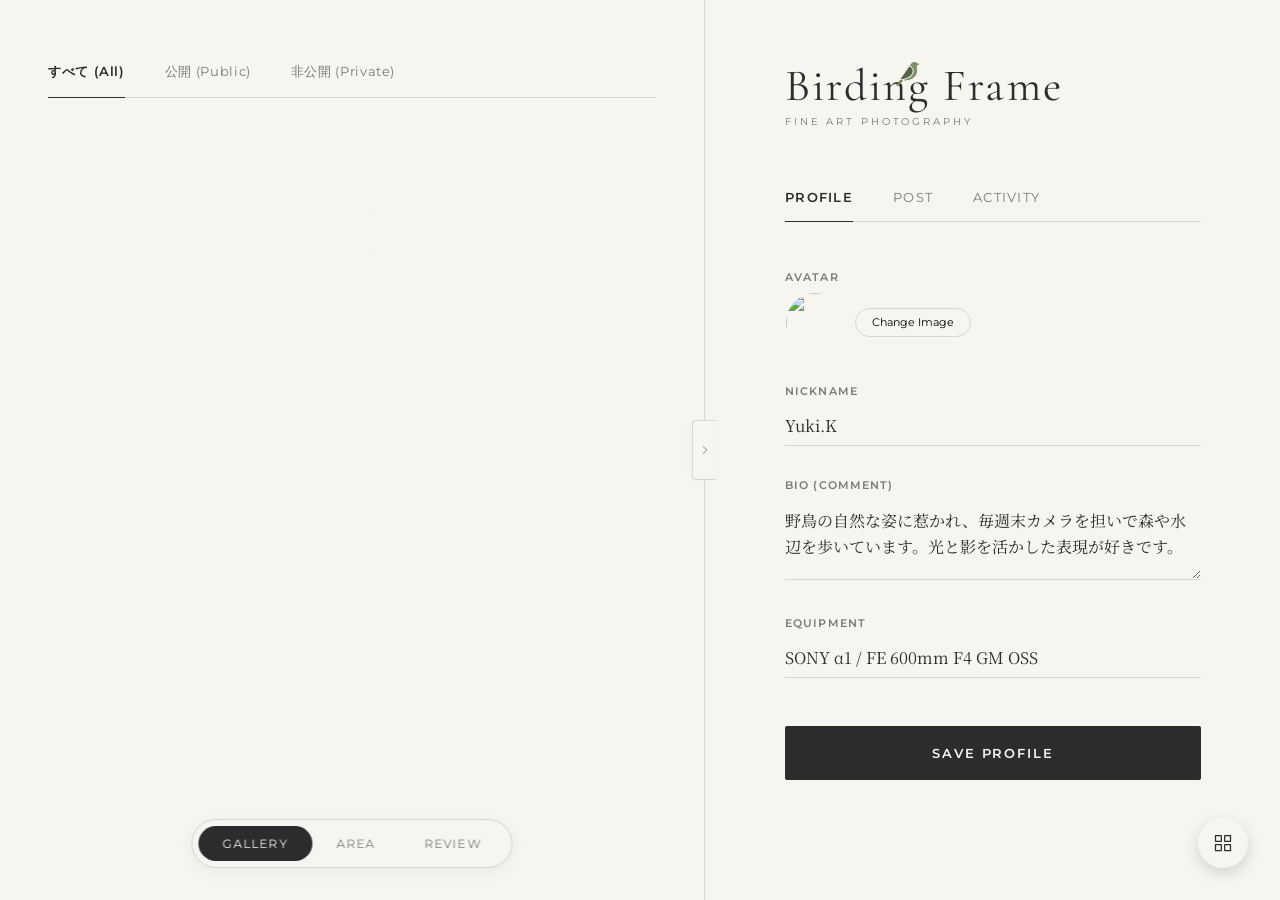
==== mypage.html @ 9f849d0d "Initial commit: birding frame UI release" ====
<!DOCTYPE html>
<html lang="ja">
<head>
    <meta charset="UTF-8">
    <meta name="viewport" content="width=device-width, initial-scale=1.0">
    <title>Birding Frame | My Page</title>
    <link rel="preconnect" href="https://fonts.googleapis.com">
    <link rel="preconnect" href="https://fonts.gstatic.com" crossorigin>
    <link href="https://fonts.googleapis.com/css2?family=Cormorant+Garamond:ital,wght@0,300;0,400;0,600;1,400&family=Montserrat:wght@200;300;400;600&family=Noto+Serif+JP:wght@200;300;400&display=swap" rel="stylesheet">
    <link rel="stylesheet" href="https://unpkg.com/leaflet@1.9.4/dist/leaflet.css" />
    <link rel="stylesheet" href="style.css">
</head>
<body>
    <div class="toast" id="toast">Saved Successfully</div>
    <div class="lightbox" id="lightbox">
        <div class="lightbox-bg" id="lightbox-close-bg"></div>
        <div class="lightbox-content">
            <button class="lightbox-close" id="lightbox-close-btn">×</button>
            <div class="lb-image-wrap">
                <button class="lb-nav-btn lb-prev" id="lb-prev">❮</button>
                <img src="" id="lb-img" alt="Enlarged Bird">
                <button class="lb-nav-btn lb-next" id="lb-next">❯</button>
            </div>
            <div class="lb-info-wrap">
                
                <div id="lb-info-inner">
                    <h2 class="lb-title" id="lb-title">Title</h2>
                    <div class="card-meta lb-meta">
                        <img src="" id="lb-avatar" class="author-avatar" alt="">
                        <div class="meta-text">
                            <span class="author-name" id="lb-author">Author</span>
                            <span class="shoot-area" id="lb-location">📍 Location</span>
                        </div>
                    </div>
                    <p class="lb-comment" id="lb-comment">Comment here.</p>
                    <div class="lb-gear">Equipment<br><span id="lb-gear">Gear here</span></div>
                    
                    <div class="lb-reactions">
                        <p class="reaction-title">Reactions</p>
                        <div class="reaction-buttons">
                            <button class="reaction-btn"><span class="icon">📐</span> 構図がすき <span class="count">0</span></button>
                            <button class="reaction-btn"><span class="icon">🦉</span> この鳥すき <span class="count">0</span></button>
                            <button class="reaction-btn"><span class="icon">📍</span> 場所いいね <span class="count">0</span></button>
                        </div>
                    </div>
                </div>

                <div id="lb-review-inner" style="display: none;">
                    <div style="margin-bottom: 2rem;">
                        <span style="font-family: 'Montserrat', sans-serif; font-size: 0.7rem; color: var(--text-muted); letter-spacing: 0.1em; text-transform: uppercase;">Check Request</span>
                        <h2 class="lb-title" id="lb-review-title" style="margin-bottom: 0.5rem;">この鳥は「カワセミ」ですか？</h2>
                        <p style="font-family: 'Noto Sans JP', sans-serif; font-size: 0.85rem; color: #555;">皆さんの知見で評価し、アドバイスがあればコメントをお願いします。</p>
                    </div>
                    
                    <div class="vote-buttons" style="flex-direction: column; gap: 0.8rem; margin-top: 0; margin-bottom: 2rem;">
                        <button class="btn-vote correct" onclick="selectReviewVote('correct', this)">
                            <span style="font-size: 1.2rem; margin-right: 0.5rem;">⭕️</span> あっている
                        </button>
                        <button class="btn-vote incorrect" onclick="selectReviewVote('incorrect', this)">
                            <span style="font-size: 1.2rem; margin-right: 0.5rem;">❌</span> 間違っている
                        </button>
                        <button class="btn-vote unsure" onclick="selectReviewVote('unsure', this)">
                            <span style="font-size: 1.2rem; margin-right: 0.5rem;">🤔</span> 評価が難しい
                        </button>
                    </div>
                    
                    <div class="form-group" style="margin-bottom: 2rem;">
                        <label class="form-label">Feedback Comment</label>
                        <textarea class="form-control" id="review-comment" placeholder="判定の理由やアドバイスがあれば記入してください..."></textarea>
                    </div>
                    
                    <button class="btn-submit" onclick="submitReviewVote()">Submit Review</button>
                </div>

            </div>
        </div>
    </div>
    <div class="split-layout">
            <button class="focus-toggle-btn" id="focus-toggle-btn" aria-label="Toggle Focus Mode" title="Focus Mode">
            <svg xmlns="http://www.w3.org/2000/svg" viewBox="0 0 24 24" fill="none" stroke="currentColor" stroke-width="1.5" stroke-linecap="round" stroke-linejoin="round">
                <polyline points="9 18 15 12 9 6"></polyline>
            </svg>
        </button>
        <main class="left-main">
            <section class="view-section is-active" id="view-gallery">
                <div class="gallery-tabs" style="margin-bottom: 3rem;">
                    <button class="gallery-tab-btn is-active" data-filter="all">すべて (All)</button>
                    <button class="gallery-tab-btn" data-filter="public">公開 (Public)</button>
                    <button class="gallery-tab-btn" data-filter="private">非公開 (Private)</button>
                </div>
                <div class="filter-notice" id="filter-notice">
                    <div><span>Selected Area</span><h2 id="filter-area-name">Area</h2></div>
                    <button class="clear-filter-btn" id="clear-filter-btn">Clear Filter x</button>
                </div>
                <div class="gallery-masonry" id="my-gallery-container"></div>
            </section>

            <section class="view-section" id="view-area">
                <div class="map-wrapper">
                    <div id="bird-map"></div>
                </div>
            </section>

            <nav class="view-toggle">
                <button class="toggle-btn is-active" data-target="view-gallery">Gallery</button>
                <button class="toggle-btn" data-target="view-area">Area</button>
                <button class="toggle-btn" data-target="view-review">Review</button>
            </nav>
            <section class="view-section" id="view-review">
                <div class="review-header">
                    <div class="review-header-inner">
                        <span class="sub-title">Community Peer Check</span>
                        <h2 class="main-title">Pending Reviews</h2>
                        <p class="description">
                            公開を待つ作品たち。あなたの審美眼と知見で、野鳥の同定（種類の確認）にご協力ください。
                        </p>
                    </div>
                </div>
                <div class="gallery-masonry" id="review-gallery-container"></div>
            </section>


        </main>

        <aside class="right-info">
            <div class="info-inner mypage-dashboard-inner">
                <div class="info-header" style="margin-bottom: 3rem;">
                    <a href="#" class="logo">
                        <img src="bird.svg" class="logo-bird" alt="Aves Bird">
                        <span class="logo-text">Birding Frame</span>
                        <span class="logo-sub">FINE ART PHOTOGRAPHY</span>
                    </a>
                </div>

                <div class="mypage-tabs">
                    <button class="mypage-tab-btn" data-tab="tab-gallery" aria-label="Gallery">
                        <svg class="tab-icon" xmlns="http://www.w3.org/2000/svg" viewBox="0 0 24 24" fill="none" stroke="currentColor" stroke-width="1.5" stroke-linecap="round" stroke-linejoin="round"><rect x="3" y="3" width="18" height="18" rx="2" ry="2"></rect><circle cx="8.5" cy="8.5" r="1.5"></circle><polyline points="21 15 16 10 5 21"></polyline></svg>
                        <span class="tab-text">Gallery</span>
                    </button>
                    <button class="mypage-tab-btn is-active" data-tab="tab-profile" aria-label="Profile">
                        <svg class="tab-icon" xmlns="http://www.w3.org/2000/svg" viewBox="0 0 24 24" fill="none" stroke="currentColor" stroke-width="1.5" stroke-linecap="round" stroke-linejoin="round"><path d="M20 21v-2a4 4 0 0 0-4-4H8a4 4 0 0 0-4 4v2"></path><circle cx="12" cy="7" r="4"></circle></svg>
                        <span class="tab-text">Profile</span>
                    </button>
                    <button class="mypage-tab-btn" data-tab="tab-post" aria-label="Post">
                        <svg class="tab-icon" xmlns="http://www.w3.org/2000/svg" viewBox="0 0 24 24" fill="none" stroke="currentColor" stroke-width="1.5" stroke-linecap="round" stroke-linejoin="round"><rect x="3" y="3" width="18" height="18" rx="2" ry="2"></rect><line x1="12" y1="8" x2="12" y2="16"></line><line x1="8" y1="12" x2="16" y2="12"></line></svg>
                        <span class="tab-text">Post</span>
                    </button>
                    <button class="mypage-tab-btn" data-tab="tab-activity" aria-label="Activity">
                        <svg class="tab-icon" xmlns="http://www.w3.org/2000/svg" viewBox="0 0 24 24" fill="none" stroke="currentColor" stroke-width="1.5" stroke-linecap="round" stroke-linejoin="round"><path d="M18 8A6 6 0 0 0 6 8c0 7-3 9-3 9h18s-3-2-3-9"></path><path d="M13.73 21a2 2 0 0 1-3.46 0"></path></svg>
                        <span class="tab-text">Activity</span>
                    </button>
                </div>

                <div class="tab-content is-active" id="tab-profile">
                    <form onsubmit="event.preventDefault(); showToast('Profile Updated!');">
                        <div class="form-group">
                            <label class="form-label">Avatar</label>
                            <div class="card-meta" style="margin-bottom: 1rem;">
                                <img src="https://images.unsplash.com/photo-1534528741775-53994a69daeb?q=80&w=150&auto=format&fit=crop" class="author-avatar" style="width: 60px !important; height: 60px !important;" alt="">
                                <button type="button" style="background: none; border: 1px solid var(--line-color); padding: 0.4rem 1rem; border-radius: 50px; font-family: 'Montserrat'; font-size: 0.7rem; cursor: pointer;">Change Image</button>
                            </div>
                        </div>
                        <div class="form-group">
                            <label class="form-label">Nickname</label>
                            <input type="text" class="form-control" value="Yuki.K">
                        </div>
                        <div class="form-group">
                            <label class="form-label">Bio (Comment)</label>
                            <textarea class="form-control">野鳥の自然な姿に惹かれ、毎週末カメラを担いで森や水辺を歩いています。光と影を活かした表現が好きです。</textarea>
                        </div>
                        <div class="form-group">
                            <label class="form-label">Equipment</label>
                            <input type="text" class="form-control" value="SONY α1 / FE 600mm F4 GM OSS">
                        </div>
                        <button type="submit" class="btn-submit">Save Profile</button>
                    </form>
                </div>

                <div class="tab-content" id="tab-post">
                    
                    <div class="quest-banner" id="quest-banner-btn" style="margin-bottom: 2rem;">
                        <div class="quest-banner-content">
                            <h3>Monthly Field Quests</h3>
                            <p>今月の野鳥探索ミッション</p>
                            <div class="quest-progress">
                                <div class="progress-bar-wrap">
                                    <div class="progress-bar" id="banner-progress-bar"></div>
                                </div>
                                <span class="progress-text" id="banner-progress-text">0 / 0</span>
                            </div>
                        </div>
                        <div class="quest-banner-icon">➔</div>
                    </div>
                    
                    <div class="image-upload-area" id="open-new-post-btn">
                        <div class="icon">＋</div>
                        <span style="font-size: 1rem; font-weight: 600; color: var(--text-main);">Create New Post</span>
                        <span>自由に新しい作品を投稿する</span>
                    </div>

                </div>

                <div class="tab-content" id="tab-activity">
                    <div class="activity-list">
                        <div class="activity-item">
                            <span class="activity-meta">2 HOURS AGO</span>
                            <p class="activity-text">You reacted <span class="badge">📍 場所いいね</span> on Daiki.M's photo <strong>"Predator"</strong>.</p>
                        </div>
                        <div class="activity-item">
                            <span class="activity-meta">YESTERDAY</span>
                            <p class="activity-text">You reacted <span class="badge">📐 構図がすき</span> on Kenji.S's photo <strong>"Elegance"</strong>.</p>
                        </div>
                        <div class="activity-item">
                            <span class="activity-meta">3 DAYS AGO</span>
                            <p class="activity-text">You published a new photo <strong>"Majestic Owl"</strong>.</p>
                        </div>
                    </div>
                </div>

            </div>
        </aside>
    </div>

    <div class="modal-overlay" id="edit-modal">
        <div class="modal-content">
            <button class="modal-close" id="edit-close-btn">×</button>
            <h2 class="modal-title">Edit Post</h2>
            <form id="form-edit" onsubmit="event.preventDefault(); submitEdit();">
                
                <div class="form-group">
                    <label class="form-label">Photo</label>
                    <div class="edit-image-preview" id="edit-image-preview">
                        <img src="" id="edit-current-img" alt="Current Photo">
                        <div class="edit-image-overlay">
                            <span class="icon">📷</span>
                            <span>Change Photo</span>
                        </div>
                        <input type="file" id="edit-image-input" style="display: none;" accept="image/*">
                    </div>
                </div>

                <div class="form-group">
                    <label class="form-label">Title</label>
                    <input type="text" class="form-control" id="edit-title">
                </div>
                <div class="form-group">
                    <label class="form-label">Location</label>
                    <input type="text" class="form-control" id="edit-location">
                </div>
                <div class="form-group">
                    <label class="form-label">Comment</label>
                    <textarea class="form-control" id="edit-comment"></textarea>
                </div>
                <button type="submit" class="btn-submit">Save Changes</button>
            </form>
        </div>
    </div>

    <div class="modal-overlay" id="delete-modal">
        <div class="modal-content" style="text-align: center; padding: 3rem 2rem;">
            <h2 class="modal-title" style="margin-bottom: 1rem;">Delete Post?</h2>
            <p style="font-family: 'Montserrat', sans-serif; font-size: 0.9rem; color: var(--text-muted); margin-bottom: 2rem;">This action cannot be undone.</p>
            <div class="modal-actions">
                <button class="btn-cancel" id="delete-cancel-btn">Cancel</button>
                <button class="btn-danger" id="delete-confirm-btn">Delete</button>
            </div>
        </div>
    </div>
    <div class="full-screen-overlay" id="quest-overlay">
        <button class="overlay-close" id="quest-overlay-close">×</button>
        <div class="overlay-inner">
            <div class="quest-dashboard-header">
                <h2>Monthly Field Quests</h2>
                <p>指定された環境や条件をヒントに野鳥を探し、観察ログを追加しましょう。</p>
                <div class="quest-progress">
                    <div class="progress-bar-wrap">
                        <div class="progress-bar" id="quest-progress-bar"></div>
                    </div>
                    <span class="progress-text" id="quest-progress-text">0 / 0 Discovered</span>
                </div>
            </div>
            <div class="quest-list" id="quest-list-container"></div>
        </div>
    </div>
    <div class="modal-overlay" id="new-post-modal">
        <div class="modal-content">
            <button class="modal-close" id="new-post-close-btn">×</button>
            <h2 class="modal-title">New Post</h2>
            
            <form id="form-new-post" onsubmit="event.preventDefault(); submitNewPost();">
                <div class="form-group">
                    <label class="form-label">Photo</label>
                    <div class="edit-image-preview" id="new-image-preview" data-new-img="">
                        <img src="" id="new-current-img" style="display: none;" alt="Preview">
                        <div class="edit-image-overlay" id="new-image-overlay">
                            <span class="icon">📷</span>
                            <span>Upload Photo</span>
                        </div>
                        <input type="file" id="new-image-input" style="display: none;" accept="image/*">
                    </div>
                </div>

                <div class="form-group">
                    <label class="form-label">Title</label>
                    <input type="text" class="form-control" id="new-post-title" required placeholder="e.g. Morning Bird">
                </div>
                <div class="form-group">
                    <label class="form-label">Location</label>
                    <input type="text" class="form-control" id="new-post-location" required placeholder="e.g. Yoyogi Park">
                </div>
                <div class="form-group">
                    <label class="form-label">Comment / Story</label>
                    <textarea class="form-control" id="new-post-comment" placeholder="Tell the story behind this shot..."></textarea>
                </div>
                <div class="form-group">
                    <label class="form-label">Visibility</label>
                    <label class="toggle-switch">
                        <input type="checkbox" id="new-post-visibility" checked>
                        <span class="toggle-slider"></span>
                        <span class="toggle-label" id="new-visibility-label">Public</span>
                    </label>
                </div>
                <button type="submit" class="btn-submit">Publish Post</button>
            </form>
        </div>
    </div>
    <div class="modal-overlay" id="quest-post-modal">
        <div class="modal-content">
            <button class="modal-close" id="quest-post-close-btn">×</button>
            <h2 class="modal-title" id="quest-post-modal-title">Post Photo</h2>
            
            <form id="form-quest-post" onsubmit="event.preventDefault(); submitQuestPost();">
                <input type="hidden" id="quest-target-id" value="">
                
                <div class="form-group">
                    <label class="form-label">Photo</label>
                    <div class="edit-image-preview" id="quest-image-preview" data-new-img="">
                        <img src="" id="quest-current-img" style="display: none;" alt="Preview">
                        <div class="edit-image-overlay" id="quest-image-overlay">
                            <span class="icon">📷</span>
                            <span>Upload Photo</span>
                        </div>
                        <input type="file" id="quest-image-input" style="display: none;" accept="image/*">
                    </div>
                </div>

                <div class="form-group">
                    <label class="form-label">Title</label>
                    <input type="text" class="form-control" id="quest-post-title" required placeholder="e.g. Morning Bird">
                </div>
                <div class="form-group">
                    <label class="form-label">Location</label>
                    <input type="text" class="form-control" id="quest-post-location" required placeholder="e.g. Yoyogi Park">
                </div>
                <div class="form-group">
                    <label class="form-label">Comment / Story</label>
                    <textarea class="form-control" id="quest-post-comment" placeholder="Tell the story behind this shot..."></textarea>
                </div>
                <div class="form-group">
                    <label class="form-label">Visibility</label>
                    <label class="toggle-switch">
                        <input type="checkbox" id="quest-post-visibility" checked>
                        <span class="toggle-slider"></span>
                        <span class="toggle-label" id="quest-visibility-label">Public</span>
                    </label>
                </div>
                <button type="submit" class="btn-submit">Publish & Clear Quest</button>
            </form>
        </div>
    </div>
    <a href="index.html" class="mypage-fab home-fab" aria-label="Back to Gallery" title="Public Gallery">
        <svg xmlns="http://www.w3.org/2000/svg" viewBox="0 0 24 24" fill="none" stroke="currentColor" stroke-width="1.5" stroke-linecap="round" stroke-linejoin="round">
            <rect x="3" y="3" width="7" height="7"></rect>
            <rect x="14" y="3" width="7" height="7"></rect>
            <rect x="14" y="14" width="7" height="7"></rect>
            <rect x="3" y="14" width="7" height="7"></rect>
        </svg>
    </a>
    <script src="https://cdnjs.cloudflare.com/ajax/libs/gsap/3.12.2/gsap.min.js"></script>
    <script src="https://cdnjs.cloudflare.com/ajax/libs/gsap/3.12.2/ScrollTrigger.min.js"></script>
    <script src="https://unpkg.com/leaflet@1.9.4/dist/leaflet.js"></script>
    <script src="data.js"></script>
    <script src="quest-data.js"></script>
    <script src="mypage.js"></script>
</body>
</html>
---- style.css ----
/* --- style.css --- */
:root {
    --bg-color: #F7F5F0;
    --text-main: #2C2C2C;
    --text-muted: #7A7A7A;
    --line-color: rgba(44, 44, 44, 0.15);
}

* { margin: 0; padding: 0; box-sizing: border-box; }
/* --- style.css --- */
body { 
    background-color: var(--bg-color); 
    color: var(--text-main); 
    font-family: 'Montserrat', 'Noto Serif JP', sans-serif; 
    overflow-x: hidden; 
    -webkit-font-smoothing: antialiased;
    
    /* ▼ 追加：スマホでのダブルタップズームを防ぎ、ボタンの反応速度（300msの遅延）を極限まで無くす */
    touch-action: manipulation; 
}

/* ▼ 追加：スマホの横スクロール（地図のポップアップ等）に、吸い付くような慣性（スライディング）を持たせる */
.popup-slider,
.lb-info-wrap {
    -webkit-overflow-scrolling: touch;
}
h1, h2, h3, .logo { font-family: 'Cormorant Garamond', serif; font-weight: 400; }

.split-layout { display: flex; min-height: 100vh; }
.left-main { width: 55%; position: relative; }

.view-section { display: none; animation: fadeIn 0.6s ease forwards; }
.view-section.is-active { display: block; }
@keyframes fadeIn { from { opacity: 0; transform: translateY(10px); } to { opacity: 1; transform: translateY(0); } }

#view-gallery,
#view-review { padding: 4rem 3rem; min-height: 100vh; }

.filter-notice { display: none; justify-content: space-between; align-items: flex-end; margin-bottom: 3rem; border-bottom: 1px solid var(--line-color); padding-bottom: 1rem; animation: fadeIn 0.4s ease; }
.filter-notice.is-active { display: flex; }
.filter-notice h2 { font-size: 1.5rem; }
.filter-notice span { font-family: 'Montserrat', sans-serif; font-size: 0.8rem; color: var(--text-muted); }
.clear-filter-btn { background: none; border: none; font-family: 'Montserrat', sans-serif; font-size: 0.75rem; letter-spacing: 0.1em; text-transform: uppercase; color: var(--text-main); cursor: pointer; position: relative; }
.clear-filter-btn::after { content: ''; position: absolute; width: 100%; height: 1px; bottom: -2px; left: 0; background-color: var(--text-main); transition: opacity 0.3s; }
.clear-filter-btn:hover::after { opacity: 0; }

.gallery-masonry { column-count: 2; column-gap: 2rem; }

.reveal-wrap { break-inside: avoid; margin-bottom: 2rem; position: relative; cursor: pointer; overflow: hidden; border-radius: 4px; }
.reveal-mask { position: absolute; top: 0; left: 0; width: 100%; height: 100%; background-color: var(--bg-color); z-index: 2; transform-origin: top; }
.reveal-wrap > img { width: 100%; display: block; transform: scale(1.2); transition: transform 0.8s cubic-bezier(0.25, 0.46, 0.45, 0.94); }
.reveal-wrap:hover > img { transform: scale(1.05) !important; }

.image-caption { position: absolute; bottom: 0; left: 0; width: 100%; padding: 40% 1.5rem 1.5rem; background: linear-gradient(to top, rgba(0,0,0,0.85) 0%, transparent 100%); transition: opacity 0.4s ease, transform 0.4s cubic-bezier(0.25, 0.46, 0.45, 0.94); z-index: 5; pointer-events: none; }
@media (hover: hover) { .image-caption { opacity: 0; transform: translateY(15px); } .reveal-wrap:hover .image-caption { opacity: 1; transform: translateY(0); } }
@media (hover: none) { .image-caption { opacity: 1; transform: translateY(0); } }

.caption-title { font-family: 'Cormorant Garamond', serif; font-size: 1.2rem; font-style: italic; margin-bottom: 0.8rem; color: #fff; }
.card-meta { display: flex; align-items: center; gap: 10px; }
.author-avatar { width: 28px; height: 28px; border-radius: 50%; object-fit: cover; border: 1px solid rgba(255,255,255,0.4); flex-shrink: 0; }
.meta-text { display: flex; flex-direction: column; }
.author-name { font-size: 0.75rem; font-weight: 600; color: #fff; line-height: 1.2; }
.shoot-area { font-size: 0.65rem; color: rgba(255,255,255,0.7); text-transform: uppercase; letter-spacing: 0.05em; margin-top: 2px; }

/* Map View */
.map-wrapper { width: 100%; height: 100vh; position: sticky; top: 0; overflow: hidden; }
#bird-map { width: 100%; height: 100%; background-color: var(--bg-color); }

.echo-marker { position: relative; width: 100%; height: 100%; }
.echo-core { position: absolute; top: 50%; left: 50%; transform: translate(-50%, -50%); width: 40px; height: 40px; border-radius: 50%; background-size: cover; background-position: center; border: 2px solid var(--bg-color); box-shadow: 0 4px 10px rgba(0,0,0,0.15); z-index: 2; }
.echo-count { position: absolute; top: 0; right: 0; transform: translate(30%, -30%); background-color: var(--text-main); color: var(--bg-color); font-family: 'Montserrat', sans-serif; font-size: 0.65rem; font-weight: 600; width: 20px; height: 20px; border-radius: 50%; display: flex; align-items: center; justify-content: center; border: 2px solid var(--bg-color); z-index: 3; }
.echo-pulse { position: absolute; top: 50%; left: 50%; transform: translate(-50%, -50%); width: 80px; height: 80px; background-color: rgba(44, 44, 44, 0.15); border-radius: 50%; z-index: 1; pointer-events: none; animation: pulse-ring 2.5s infinite cubic-bezier(0.215, 0.61, 0.355, 1); }
@keyframes pulse-ring { 0% { transform: translate(-50%, -50%) scale(0.5); opacity: 1; } 100% { transform: translate(-50%, -50%) scale(1.1); opacity: 0; } }

/* Map Popup */
.leaflet-popup-content-wrapper { border-radius: 4px; background: var(--bg-color); color: var(--text-main); box-shadow: 0 15px 35px rgba(0,0,0,0.15); padding: 0; overflow: hidden; }
.leaflet-popup-content { margin: 15px; width: 280px !important; } 
.leaflet-popup-tip { background: var(--bg-color); }
.popup-header { display: flex; justify-content: space-between; align-items: center; margin-bottom: 0.8rem; }
.custom-popup p { font-family: 'Noto Serif JP', serif; font-size: 0.75rem; color: var(--text-muted); margin: 0; }
.swipe-hint { font-family: 'Montserrat', sans-serif; font-size: 0.65rem; color: var(--text-muted); animation: swipe-bounce 1.5s infinite; }
@keyframes swipe-bounce { 0%, 100% { transform: translateX(0); } 50% { transform: translateX(4px); } }

.popup-slider { display: flex; overflow-x: auto; scroll-snap-type: x mandatory; gap: 8px; margin-bottom: 15px; padding-bottom: 6px; }
.popup-slider::-webkit-scrollbar { height: 3px; display: block; }
.popup-slider::-webkit-scrollbar-track { background: rgba(0,0,0,0.05); border-radius: 2px; }
.popup-slider::-webkit-scrollbar-thumb { background: rgba(0,0,0,0.2); border-radius: 2px; }
.popup-item { flex: 0 0 85%; scroll-snap-align: start; position: relative; border-radius: 4px; overflow: hidden; cursor: pointer; }
.popup-item > img { width: 100%; height: 180px; object-fit: cover; display: block; }

.popup-overlay { position: absolute; bottom: 0; left: 0; width: 100%; padding: 3rem 1rem 1rem; background: linear-gradient(to top, rgba(0,0,0,0.85) 0%, transparent 100%); transition: opacity 0.3s ease, transform 0.3s ease; z-index: 5; pointer-events: none; }
@media (hover: hover) { .popup-overlay { opacity: 0; transform: translateY(10px); } .popup-item:hover .popup-overlay { opacity: 1; transform: translateY(0); } }
@media (hover: none) { .popup-overlay { opacity: 1; transform: translateY(0); } }
.popup-overlay h3 { font-family: 'Cormorant Garamond', serif; font-size: 1.1rem; font-style: italic; margin-bottom: 6px; color: #fff; }

.filter-cta-btn { display: block; width: 100%; padding: 0.8rem 0; background-color: var(--text-main); color: var(--bg-color); font-family: 'Montserrat', sans-serif; font-size: 0.75rem; letter-spacing: 0.1em; text-transform: uppercase; text-align: center; border: none; border-radius: 2px; cursor: pointer; transition: background-color 0.3s ease; }
.filter-cta-btn:hover { background-color: #444; }

/* View Toggle Navigation */
.view-toggle { 
    position: fixed; bottom: 2rem; left: 27.5%; transform: translateX(-50%); 
    display: flex; background: rgba(247, 245, 240, 0.85); backdrop-filter: blur(8px); 
    padding: 0.4rem; border-radius: 50px; border: 1px solid var(--line-color); 
    z-index: 50; box-shadow: 0 4px 15px rgba(0,0,0,0.05); 
    
    /* ▼ これを1行追加（レイアウト変化に合わせた滑らかな移動） ▼ */
    transition: left 0.5s cubic-bezier(0.25, 0.46, 0.45, 0.94); 
}
.toggle-btn { background: transparent; border: none; padding: 0.6rem 1.5rem; border-radius: 50px; font-family: 'Montserrat', sans-serif; font-size: 0.75rem; letter-spacing: 0.1em; text-transform: uppercase; color: var(--text-muted); cursor: pointer; transition: all 0.3s ease; }
.toggle-btn.is-active { background-color: var(--text-main); color: var(--bg-color); }

/* ▼ 改修：右カラム（.right-info）を単独でスクロールできるように設定 ▼ */
.right-info { 
    width: 45%; height: 100vh; position: sticky; top: 0; border-left: 1px solid var(--line-color); z-index: 10; 
    overflow-y: auto; /* インラインスクロールを許可 */
}
/* 右カラムのスクロールバーを上品に */
.right-info::-webkit-scrollbar { width: 4px; }
.right-info::-webkit-scrollbar-track { background: transparent; }
.right-info::-webkit-scrollbar-thumb { background: rgba(0,0,0,0.15); border-radius: 4px; }

/* height: 100% から min-height: 100% に変更し、コンテンツが多い時は自然に伸びるように */
.info-inner { width: 100%; min-height: 100%; padding: 4rem 5rem; display: flex; flex-direction: column; justify-content: space-between; }
.info-header { display: flex; justify-content: space-between; align-items: flex-start; position: relative; z-index: 20; }
/* --- style.css 中ほど --- */

/* 変更前 */
/* .logo { font-size: 2.8rem; letter-spacing: 0.05em; text-decoration: none; color: var(--text-main); line-height: 1; } */
/* .logo span { display: block; font-family: 'Montserrat', sans-serif; font-size: 0.6rem; letter-spacing: 0.3em; margin-top: 0.5rem; color: var(--text-muted); } */

/* ▼ 変更後：鳥を乗せるための構造化スタイル ▼ */
.logo { 
    position: relative; /* 鳥を絶対配置するための基準点 */
    display: inline-block; /* テキストの幅に合わせて枠を収縮させる */
    text-decoration: none; color: var(--text-main); line-height: 1; 
}
.logo-text {
    font-size: 2.8rem; letter-spacing: 0.05em; display: block;
}
.logo-sub {
    display: block; font-family: 'Montserrat', sans-serif; font-size: 0.6rem; 
    letter-spacing: 0.3em; margin-top: 0.5rem; color: var(--text-muted);
}

/* ▼ 追加：鳥のスタイルとアニメーション ▼ */
/* ▼ 変更：アニメーションの設定を更新 ▼ */
.logo-bird {
    position: absolute;
    bottom: 64%; 
    left: 40%;    
    width: 24px;
    height: auto;
    color: var(--text-main);
    
    /* alternateを外し、往復分として時間を10sに倍増させ、無限ループにする */
    animation: birdWalkAndTurn 10s ease-in-out infinite;
    transform-origin: center bottom;
}

/* ▼ 変更：往復と「振り向き」を完全に制御するキーフレーム ▼ */
@keyframes birdWalkAndTurn {
    /* --- 【行き】右を向いたまま進む（scaleX(1)） --- */
    0% {
        transform: translateX(0) translateY(0) rotate(0deg) scaleX(1);
    }
    16% {
        transform: translateX(6px) translateY(-2px) rotate(-2deg) scaleX(1);
    }
    33% {
        transform: translateX(12px) translateY(1px) rotate(1deg) scaleX(1);
    }
    49.9% {
        /* 右端に到着（まだ右を向いている） */
        transform: translateX(18px) translateY(0) rotate(0deg) scaleX(1);
    }

    /* --- 【ターン】右端で一瞬で左を向く（scaleX(-1)） --- */
    50% {
        transform: translateX(18px) translateY(0) rotate(0deg) scaleX(-1);
    }

    /* --- 【帰り】左を向いたまま戻る（scaleX(-1)） --- */
    66% {
        transform: translateX(12px) translateY(-2px) rotate(2deg) scaleX(-1);
    }
    83% {
        transform: translateX(6px) translateY(1px) rotate(-1deg) scaleX(-1);
    }
    99.9% {
        /* 左端に到着（まだ左を向いている） */
        transform: translateX(0) translateY(0) rotate(0deg) scaleX(-1);
    }

    /* --- 【ターン】左端で一瞬で右を向く（最初の0%に繋がる） --- */
    100% {
        transform: translateX(0) translateY(0) rotate(0deg) scaleX(1);
    }
}

/* スマホサイズでの調整 */
@media (max-width: 600px) {
    .logo-text { font-size: 2.2rem; }
    .logo-bird { 
        width: 20px; 
        bottom: 62%; /* 文字サイズに合わせて位置を微調整 */
    }
}
.hamburger { width: 40px; height: 12px; background: transparent; border: none; cursor: pointer; display: flex; flex-direction: column; justify-content: space-between; margin-top: 0.5rem; }
.hamburger span { display: block; width: 100%; height: 1px; background-color: var(--text-main); transition: transform 0.4s cubic-bezier(0.25, 0.46, 0.45, 0.94), background-color 0.4s; transform-origin: center; }
.hamburger:hover span:nth-child(1) { transform: translateX(5px); }
.hamburger:hover span:nth-child(2) { transform: translateX(-5px); }
.hamburger.is-active span:nth-child(1) { transform: translateY(5.5px) rotate(45deg); }
.hamburger.is-active span:nth-child(2) { transform: translateY(-5.5px) rotate(-45deg); }

.info-content { margin: 2rem 0; }
.info-content h1 { font-size: 3.5rem; line-height: 1.1; margin-bottom: 2rem; font-style: italic; }
.divider { width: 0; height: 1px; background-color: var(--line-color); margin: 2rem 0; }
.info-content p { font-family: 'Noto Serif JP', serif; font-size: 0.95rem; line-height: 2.2; color: #555; }
.gear-info { margin-top: 3rem; font-size: 0.75rem; letter-spacing: 0.1em; color: var(--text-muted); text-transform: uppercase; }
.gear-info span { color: var(--text-main); font-weight: 400; }

.info-footer { text-align: left; }
.contact-link { display: inline-block; font-family: 'Cormorant Garamond', serif; font-size: 1.5rem; color: var(--text-main); text-decoration: none; position: relative; padding-bottom: 0.2rem; }
.contact-link::after { content: ''; position: absolute; width: 0; height: 1px; bottom: 0; left: 0; background-color: var(--text-main); transition: width 0.4s cubic-bezier(0.25, 0.46, 0.45, 0.94); }
.contact-link:hover::after { width: 100%; }

/* Lightbox (画像拡大ポップアップ) */
.lightbox { position: fixed; top: 0; left: 0; width: 100vw; height: 100vh; z-index: 9999; display: flex; align-items: center; justify-content: center; opacity: 0; visibility: hidden; transition: opacity 0.4s ease, visibility 0.4s; }
.lightbox.is-active { opacity: 1; visibility: visible; }
.lightbox-bg { position: absolute; top: 0; left: 0; width: 100%; height: 100%; background: rgba(247, 245, 240, 0.85); backdrop-filter: blur(15px); cursor: pointer; }
.lightbox-content { position: relative; z-index: 2; display: flex; width: 90vw; max-width: 1400px; height: 85vh; background: #fff; box-shadow: 0 30px 60px rgba(0,0,0,0.15); border-radius: 4px; overflow: hidden; transform: translateY(30px); transition: transform 0.5s cubic-bezier(0.25, 0.46, 0.45, 0.94); }
.lightbox.is-active .lightbox-content { transform: translateY(0); }
.lightbox-close { position: absolute; top: 1.5rem; right: 1.5rem; background: var(--bg-color); border: none; width: 40px; height: 40px; border-radius: 50%; font-size: 1.5rem; color: var(--text-main); cursor: pointer; z-index: 10; display: flex; align-items: center; justify-content: center; box-shadow: 0 4px 10px rgba(0,0,0,0.1); transition: transform 0.3s ease; }
.lightbox-close:hover { transform: scale(1.1); }

.lb-image-wrap { position: relative; flex: 1.2; background: #111; display: flex; align-items: center; justify-content: center; overflow: hidden; }
.lb-image-wrap img { width: 100%; height: 100%; object-fit: contain; }
/* ▼ 変更後：背景なし、巨大な矢印のみ ▼ */
.lb-nav-btn { 
    position: absolute; top: 50%; transform: translateY(-50%); 
    background: transparent; border: none; /* 背景と枠線を削除 */
    color: rgba(255,255,255,0.4); /* 通常時は少し透過させて主張を抑える */
    font-size: 3rem; /* 矢印を巨大化 */
    padding: 2rem; /* クリックしやすいように余白でヒットエリアを広げる */
    cursor: pointer; z-index: 10; display: flex; align-items: center; justify-content: center; 
    transition: all 0.3s ease; 
}
/* ホバー時にハッキリ白く光る */
.lb-nav-btn:hover { 
    color: rgba(255,255,255,1); transform: translateY(-50%) scale(1.1); 
}
/* 画面の端に寄せる */
.lb-prev { left: 0; }
.lb-next { right: 0; }

.lb-info-wrap { flex: 1; min-width: 350px; max-width: 450px; padding: 4rem 3rem; overflow-y: auto; background: var(--bg-color); display: flex; flex-direction: column; }
.lb-title { font-family: 'Cormorant Garamond', serif; font-size: 2.2rem; font-style: italic; margin-bottom: 1.5rem; line-height: 1.2; }
.lb-meta { margin-bottom: 2rem; }
.lb-meta .author-avatar { border-color: var(--line-color); }
.lb-meta .author-name { color: var(--text-main); font-size: 0.85rem;}
.lb-meta .shoot-area { color: var(--text-muted); font-size: 0.75rem;}

.lb-comment { font-family: 'Noto Serif JP', serif; font-size: 0.95rem; line-height: 2; color: #555; margin-bottom: 2.5rem; }
.lb-gear { margin-bottom: 3rem; font-size: 0.75rem; letter-spacing: 0.1em; color: var(--text-muted); text-transform: uppercase; border-top: 1px solid var(--line-color); padding-top: 1.5rem; }
.lb-gear span { display: block; margin-top: 0.5rem; color: var(--text-main); font-weight: 400; text-transform: none; }

.reaction-title { font-family: 'Montserrat', sans-serif; font-size: 0.75rem; font-weight: 600; text-transform: uppercase; letter-spacing: 0.1em; margin-bottom: 1rem; color: var(--text-main); }
.reaction-buttons { display: flex; flex-wrap: wrap; gap: 0.6rem; }
.reaction-btn { display: inline-flex; align-items: center; gap: 0.4rem; padding: 0.5rem 1rem; border: 1px solid var(--line-color); border-radius: 50px; background: transparent; font-family: 'Noto Sans JP', sans-serif; font-size: 0.8rem; color: #555; cursor: pointer; transition: all 0.3s ease; }
.reaction-btn:hover { border-color: var(--text-main); color: var(--text-main); background: rgba(0,0,0,0.02); }
.reaction-btn.is-reacted { background: var(--text-main); color: var(--bg-color); border-color: var(--text-main); }
.reaction-btn .count { font-family: 'Montserrat', sans-serif; font-weight: 600; font-size: 0.75rem; margin-left: 0.2rem; opacity: 0.8; }

/* =========================================
   My Page & Form Styles
========================================= */
.mypage-fab {
    position: fixed; bottom: 2rem; right: 2rem; width: 50px; height: 50px;
    border-radius: 50%; overflow: hidden; box-shadow: 0 5px 15px rgba(0,0,0,0.15);
    z-index: 100; transition: transform 0.3s cubic-bezier(0.25, 0.46, 0.45, 0.94), box-shadow 0.3s ease;
    border: 2px solid var(--bg-color); cursor: pointer;
}
.mypage-fab:hover { transform: translateY(-5px) scale(1.05); box-shadow: 0 10px 25px rgba(0,0,0,0.2); }
.mypage-fab img { width: 100%; height: 100%; object-fit: cover; }

.mypage-tabs { display: flex; gap: 2.5rem; margin-bottom: 3rem; border-bottom: 1px solid var(--line-color); }
.mypage-tab-btn { background: none; border: none; font-family: 'Montserrat', sans-serif; font-size: 0.8rem; font-weight: 400; letter-spacing: 0.1em; text-transform: uppercase; color: var(--text-muted); cursor: pointer; padding-bottom: 1rem; position: relative; transition: color 0.3s; }
.mypage-tab-btn.is-active { color: var(--text-main); font-weight: 600; }
.mypage-tab-btn::after { content: ''; position: absolute; bottom: -1px; left: 0; width: 0; height: 1px; background-color: var(--text-main); transition: width 0.3s cubic-bezier(0.25, 0.46, 0.45, 0.94); }
.mypage-tab-btn.is-active::after { width: 100%; }

/* =========================================
   Home FAB (Back to Public Gallery)
========================================= */
.home-fab { 
    display: flex; align-items: center; justify-content: center; 
    background: var(--bg-color); /* 背景色に馴染ませる */
}
.home-fab svg { 
    width: 20px; height: 20px; color: var(--text-main); 
    transition: transform 0.3s cubic-bezier(0.25, 0.46, 0.45, 0.94);
}
.home-fab:hover svg {
    transform: scale(1.1); /* ホバー時にアイコンが少し膨らむ心地よいエフェクト */
}

.tab-content { display: none; animation: fadeUp 0.5s ease forwards; }
.tab-content.is-active { display: block; }
@keyframes fadeUp { from { opacity: 0; transform: translateY(10px); } to { opacity: 1; transform: translateY(0); } }

.form-group { margin-bottom: 2rem; }
.form-label { display: block; font-family: 'Montserrat', sans-serif; font-size: 0.7rem; font-weight: 600; text-transform: uppercase; letter-spacing: 0.1em; color: var(--text-muted); margin-bottom: 0.5rem; }
.form-control { width: 100%; background: transparent; border: none; border-bottom: 1px solid var(--line-color); padding: 0.5rem 0; font-family: 'Noto Serif JP', serif; font-size: 1rem; color: var(--text-main); transition: border-color 0.3s; }
.form-control:focus { outline: none; border-color: var(--text-main); }
textarea.form-control { resize: vertical; min-height: 80px; line-height: 1.6; }

.image-upload-area { border: 1px dashed var(--line-color); border-radius: 4px; padding: 2.5rem; text-align: center; cursor: pointer; transition: all 0.3s ease; display: flex; flex-direction: column; align-items: center; gap: 0.8rem; }
.image-upload-area:hover { background: rgba(0,0,0,0.02); border-color: var(--text-main); }
.image-upload-area .icon { font-size: 2rem; color: var(--text-muted); }
.image-upload-area span { font-family: 'Montserrat', sans-serif; font-size: 0.75rem; color: var(--text-muted); letter-spacing: 0.05em; }

.toggle-switch { display: flex; align-items: center; gap: 1rem; cursor: pointer; }
.toggle-switch input { display: none; }
.toggle-slider { width: 44px; height: 24px; background-color: var(--line-color); border-radius: 20px; position: relative; transition: background-color 0.3s; }
.toggle-slider::before { content: ''; position: absolute; top: 2px; left: 2px; width: 20px; height: 20px; background-color: #fff; border-radius: 50%; transition: transform 0.3s cubic-bezier(0.25, 0.46, 0.45, 0.94); box-shadow: 0 2px 4px rgba(0,0,0,0.1); }
.toggle-switch input:checked + .toggle-slider { background-color: var(--text-main); }
.toggle-switch input:checked + .toggle-slider::before { transform: translateX(20px); }
.toggle-label { font-family: 'Montserrat', sans-serif; font-size: 0.8rem; font-weight: 600; }

.btn-submit { display: inline-block; width: 100%; padding: 1.2rem; background-color: var(--text-main); color: var(--bg-color); font-family: 'Montserrat', sans-serif; font-size: 0.8rem; font-weight: 600; letter-spacing: 0.15em; text-transform: uppercase; border: none; border-radius: 2px; cursor: pointer; transition: background-color 0.3s ease, transform 0.2s ease; margin-top: 1rem; }
.btn-submit:hover { background-color: #444; transform: translateY(-2px); }

.activity-list { padding-left: 1rem; border-left: 1px solid var(--line-color); }
.activity-item { position: relative; margin-bottom: 2.5rem; padding-left: 2rem; }
.activity-item::before { content: ''; position: absolute; left: -1.5rem; top: 0.4rem; transform: translateX(-50%); width: 11px; height: 11px; background-color: var(--bg-color); border-radius: 50%; border: 2px solid var(--text-main); }
.activity-meta { font-family: 'Montserrat', sans-serif; font-size: 0.65rem; color: var(--text-muted); margin-bottom: 0.5rem; display: block; letter-spacing: 0.05em; }
.activity-text { font-family: 'Noto Serif JP', serif; font-size: 0.95rem; line-height: 1.6; color: var(--text-main); }
.activity-text strong { font-weight: 600; }
.activity-text .badge { display: inline-block; padding: 0.2rem 0.6rem; border-radius: 50px; border: 1px solid var(--line-color); font-size: 0.7rem; color: var(--text-muted); margin-left: 0.5rem; }

.toast { position: fixed; bottom: 3rem; left: 50%; transform: translateX(-50%) translateY(20px); background: var(--text-main); color: var(--bg-color); padding: 1rem 3rem; border-radius: 50px; font-family: 'Montserrat', sans-serif; font-size: 0.8rem; font-weight: 600; letter-spacing: 0.1em; opacity: 0; visibility: hidden; z-index: 9999; transition: all 0.4s cubic-bezier(0.25, 0.46, 0.45, 0.94); box-shadow: 0 10px 30px rgba(0,0,0,0.2); }
.toast.show { opacity: 1; visibility: visible; transform: translateX(-50%) translateY(0); }

/* レスポンシブ用メニュー＆スマホ最適化 */
.menu-overlay { position: fixed; top: 0; left: 0; width: 100%; height: 100%; background-color: var(--bg-color); z-index: 10; display: flex; align-items: center; justify-content: center; opacity: 0; visibility: hidden; transition: opacity 0.5s ease, visibility 0.5s; }
.menu-overlay.is-active { opacity: 1; visibility: visible; }
.menu-nav { list-style: none; text-align: center; }
.menu-nav li { margin-bottom: 2rem; overflow: hidden; }
.menu-nav a { font-family: 'Cormorant Garamond', serif; font-size: 3.5rem; color: var(--text-main); text-decoration: none; display: block; transform: translateY(100%); transition: transform 0.6s cubic-bezier(0.25, 0.46, 0.45, 0.94), color 0.3s; }
.menu-nav a:hover { color: var(--text-muted); font-style: italic; }
.menu-overlay.is-active .menu-nav a { transform: translateY(0); }

@media (max-width: 1024px) {
    .split-layout { 
        flex-direction: column-reverse; 
        justify-content: flex-end !important; /* ← これを追加！配置を上に強制する */
    }
    .left-main { width: 100%; }
    
    #view-gallery, #view-review { padding: 0rem 2rem; }
    
    .right-info { width: 100%; height: auto; position: relative; border-left: none; border-bottom: 1px solid var(--line-color); overflow-y: visible; }
    
    .view-toggle { left: 50%; bottom: 1.5rem; }
    
    /* ▼ 改修：スマホ時のFABボタンをナビゲーションの上に配置 ▼ */
    .mypage-fab {
        bottom: 5.5rem; 
        left: 50%;
        right: auto;
        transform: translateX(-50%);
    }
    .mypage-fab:hover { transform: translateX(-50%) translateY(-5px) scale(1.05); }

    .menu-overlay { position: fixed; width: 100vw; height: 100vh; z-index: 90; }
    .info-header { z-index: 100; }
    .info-inner { padding: 4rem 2rem; }
    .info-content h1 { font-size: 2.5rem; }
    .menu-nav a { font-size: 3rem; }
    
    /* ▼ ここから：SP用 Lightbox（シアターモード） ▼ */
    .lightbox-content { 
        display: block; /* フレックスを解除して縦スクロール可能に */
        width: 100vw; height: 100vh; border-radius: 0; 
        background: #080808; /* 没入感を高める漆黒の背景 */
        overflow-y: auto; overflow-x: hidden;
        /* ふわっと浮き出るのではなく、下からスライドインするアプリ的挙動 */
        transform: translateY(100%); 
        transition: transform 0.4s cubic-bezier(0.25, 0.46, 0.45, 0.94);
    }
    .lightbox.is-active .lightbox-content { transform: translateY(0); }
    
    .lb-image-wrap { 
        display: block; width: 100%; height: auto; min-height: 50vh; 
        background: transparent; padding-top: 4rem; /* 閉じるボタンと被らないための余白 */
    }
    .lb-image-wrap img { 
        /* 余白を無くし、画面幅または高さの限界まで写真を拡大 */
        width: 100%; height: auto; max-height: 75vh; object-fit: contain; 
    }
    
    /* ▼ 情報エリアのダークモード最適化 ▼ */
    .lb-info-wrap { 
        width: 100%; height: auto; padding: 2rem 1.5rem 6rem; 
        background: transparent; color: #fff; 
    }
    .lb-title { color: #fff; font-size: 1.8rem; margin-bottom: 1rem; }
    .lb-meta .author-name { color: #fff; }
    .lb-meta .shoot-area { color: rgba(255,255,255,0.7); }
    .lb-comment { color: rgba(255,255,255,0.85); }
    .lb-gear { border-top-color: rgba(255,255,255,0.15); color: rgba(255,255,255,0.5); }
    .lb-gear span { color: #fff; }
    
    .reaction-title { color: #fff; }
    .reaction-btn { color: #fff; border-color: rgba(255,255,255,0.3); }
    .reaction-btn:hover { background: rgba(255,255,255,0.1); border-color: #fff; color: #fff; }
    /* いいね済みは白く光らせる */
    .reaction-btn.is-reacted { background: #fff; color: #080808; border-color: #fff; }

    /* ▼ 操作系ボタンをスクロールに関係なく画面に固定（Fixed） ▼ */
    .lightbox-close { 
        position: fixed; top: 1rem; right: 1rem; width: 36px; height: 36px; 
        background: rgba(255,255,255,0.1); color: #fff; backdrop-filter: blur(8px);
        border: 1px solid rgba(255,255,255,0.2); z-index: 50; font-size: 1.2rem;
    }
    .lb-nav-btn { 
        position: fixed; top: 50%; /* 画面中央に戻す */
        /* PC側のスタイル(巨大な矢印、背景なし)が継承されるので、ここでは位置指定だけでOK */
    }
    /* スマホは画面端ギリギリだとタップしづらいので、わずかに内側へ */
    .lb-prev { left: -0.5rem; } 
    .lb-next { right: -0.5rem; }
}
@media (max-width: 600px) {
    .gallery-masonry { column-count: 1; }
    .logo { font-size: 2.2rem; }
    .info-content h1 { font-size: 2rem; }
}

/* --- style.css (既存コードの末尾に追加) --- */

/* =========================================
   My Page Actions & Modals
========================================= */
.mypage-meta { width: 100%; display: flex; justify-content: space-between; align-items: flex-end; }
.action-buttons { display: flex; gap: 0.5rem; }

/* ▼ 改修：テキストボタンから、丸いアイコンボタンへのスタイル変更 ▼ */
.action-btn { 
    background: rgba(0,0,0,0.5); border: 1px solid rgba(255,255,255,0.3); color: #fff; 
    width: 34px; height: 34px; border-radius: 50%; display: flex; align-items: center; justify-content: center;
    cursor: pointer; transition: all 0.3s ease; backdrop-filter: blur(4px); padding: 0;
    pointer-events: auto; /* ★これを追加することでクリック可能になります！★ */
}
.action-btn svg { width: 15px; height: 15px; }
.action-btn:hover { background: #fff; color: #000; transform: translateY(-2px); }
.action-btn.btn-delete:hover { background: #e03131; color: #fff; border-color: #e03131; }

.modal-overlay { position: fixed; top: 0; left: 0; width: 100vw; height: 100vh; background: rgba(0,0,0,0.6); backdrop-filter: blur(5px); z-index: 10000; display: flex; align-items: center; justify-content: center; opacity: 0; visibility: hidden; transition: 0.3s ease; }
.modal-overlay.is-active { opacity: 1; visibility: visible; }
.modal-content { background: var(--bg-color); width: 90%; max-width: 500px; padding: 3rem; border-radius: 4px; box-shadow: 0 20px 40px rgba(0,0,0,0.2); transform: translateY(20px); transition: 0.4s cubic-bezier(0.25, 0.46, 0.45, 0.94); color: var(--text-main); position: relative; }
.modal-overlay.is-active .modal-content { transform: translateY(0); }
.modal-title { font-family: 'Cormorant Garamond', serif; font-size: 1.8rem; font-style: italic; margin-bottom: 2rem; }
.modal-close { position: absolute; top: 1.5rem; right: 1.5rem; background: transparent; border: none; font-size: 1.5rem; cursor: pointer; color: var(--text-muted); transition: color 0.3s; }
.modal-close:hover { color: var(--text-main); }

.modal-actions { display: flex; gap: 1rem; margin-top: 2rem; }
.btn-cancel { flex: 1; padding: 1rem; background: transparent; border: 1px solid var(--line-color); color: var(--text-main); font-family: 'Montserrat', sans-serif; font-size: 0.8rem; font-weight: 600; text-transform: uppercase; letter-spacing: 0.1em; cursor: pointer; transition: 0.3s; border-radius: 2px; }
.btn-cancel:hover { background: rgba(0,0,0,0.05); }
.btn-danger { flex: 1; padding: 1rem; background: #e03131; border: none; color: #fff; font-family: 'Montserrat', sans-serif; font-size: 0.8rem; font-weight: 600; text-transform: uppercase; letter-spacing: 0.1em; cursor: pointer; transition: 0.3s; border-radius: 2px; }
.btn-danger:hover { background: #c92a2a; transform: translateY(-2px); }

/* --- style.css の一番下に追加 --- */

/* 編集用モーダルの画像プレビューエリア */
.edit-image-preview { 
    position: relative; border-radius: 4px; overflow: hidden; height: 180px; 
    background: #000; cursor: pointer; transition: all 0.3s ease; 
}
.edit-image-preview img { 
    width: 100%; height: 100%; object-fit: cover; opacity: 0.5; transition: opacity 0.3s ease; 
}
.edit-image-preview:hover img { opacity: 0.3; }
.edit-image-overlay { 
    position: absolute; top: 50%; left: 50%; transform: translate(-50%, -50%); 
    color: #fff; font-family: 'Montserrat', sans-serif; font-size: 0.75rem; 
    font-weight: 600; letter-spacing: 0.1em; text-transform: uppercase; 
    display: flex; flex-direction: column; align-items: center; gap: 0.5rem; 
    pointer-events: none; 
}
.edit-image-overlay .icon { font-size: 1.5rem; }

/* =========================================
   Quest Tab Styles
========================================= */
.quest-dashboard-header { margin-bottom: 2rem; }
.quest-dashboard-header h2 { font-family: 'Montserrat', sans-serif; font-size: 1.2rem; font-weight: 600; letter-spacing: 0.1em; text-transform: uppercase; margin-bottom: 0.5rem; }
.quest-dashboard-header p { font-family: 'Noto Serif JP', serif; font-size: 0.85rem; color: var(--text-muted); line-height: 1.6; }
.quest-progress { margin-top: 1.5rem; display: flex; align-items: center; gap: 1rem; }
.progress-bar-wrap { flex: 1; height: 3px; background: var(--line-color); border-radius: 2px; overflow: hidden; }
.progress-bar { height: 100%; background: var(--text-main); width: 0%; transition: width 1.2s cubic-bezier(0.25, 0.46, 0.45, 0.94); }
.progress-text { font-family: 'Montserrat', sans-serif; font-size: 0.75rem; font-weight: 600; letter-spacing: 0.05em; }


.quest-card { border: 1px solid var(--line-color); border-radius: 4px; padding: 1.5rem; background: transparent; transition: box-shadow 0.3s ease, transform 0.3s ease; display: flex; flex-direction: column; }
.quest-card:hover { background: #fff; box-shadow: 0 10px 30px rgba(0,0,0,0.05); transform: translateY(-2px); }

.quest-header { display: flex; align-items: flex-start; gap: 1rem; margin-bottom: 1.5rem; }
.quest-icon { width: 36px; height: 36px; border-radius: 50%; border: 1px solid var(--line-color); display: flex; align-items: center; justify-content: center; flex-shrink: 0; color: var(--text-main); }
.quest-icon svg { width: 18px; height: 18px; }
.quest-title-wrap { flex: 1; }
.quest-name { font-family: 'Noto Serif JP', serif; font-size: 1.1rem; font-weight: 600; margin-bottom: 0.2rem; }
.quest-env { font-family: 'Noto Sans JP', sans-serif; font-size: 0.7rem; color: var(--text-muted); }
.quest-difficulty { font-family: 'Noto Sans JP', sans-serif; font-size: 0.65rem; font-weight: 600; padding: 0.3rem 0.8rem; border-radius: 50px; border: 1px solid var(--line-color); white-space: nowrap; }
.quest-difficulty.rare { border-color: #d4af37; color: #d4af37; } /* チャレンジ枠のアクセントカラー */

.quest-photo-frame { width: 100%; aspect-ratio: 16 / 9; border-radius: 4px; border: 1px dashed var(--line-color); background: rgba(0,0,0,0.02); margin-bottom: 1.5rem; display: flex; align-items: center; justify-content: center; overflow: hidden; position: relative; }
.quest-placeholder svg { width: 40px; height: 40px; opacity: 0.15; color: var(--text-main); }
.quest-card.is-discovered .quest-photo-frame { border-style: solid; border-color: transparent; }
.quest-card.is-discovered .quest-photo-frame img { width: 100%; height: 100%; object-fit: cover; transition: transform 0.6s cubic-bezier(0.25, 0.46, 0.45, 0.94); }
.quest-card.is-discovered:hover .quest-photo-frame img { transform: scale(1.05); }

.quest-body { flex: 1; display: flex; flex-direction: column; }
.quest-status-badges { display: flex; gap: 0.5rem; margin-bottom: 1rem; }
.badge-status { font-family: 'Noto Sans JP', sans-serif; font-size: 0.65rem; font-weight: bold; padding: 0.2rem 0.6rem; border-radius: 2px; border: 1px solid var(--text-main); color: var(--text-main); }
.quest-card.is-discovered .badge-status { background: var(--text-main); color: var(--bg-color); }
.badge-hint { font-family: 'Noto Sans JP', sans-serif; font-size: 0.65rem; padding: 0.2rem 0.6rem; border-radius: 2px; border: 1px solid var(--line-color); color: var(--text-muted); }

.quest-hints { list-style: none; margin-bottom: 1.5rem; flex: 1; }
.quest-hints li { font-family: 'Noto Serif JP', serif; font-size: 0.8rem; color: #555; line-height: 1.6; position: relative; padding-left: 1rem; margin-bottom: 0.4rem; }
.quest-hints li::before { content: '・'; position: absolute; left: 0; top: 0; color: var(--text-muted); }

.btn-quest-log { width: 100%; padding: 0.8rem; background: transparent; border: 1px solid var(--text-main); color: var(--text-main); font-family: 'Montserrat', sans-serif; font-size: 0.75rem; font-weight: 600; letter-spacing: 0.1em; text-transform: uppercase; transition: all 0.3s ease; cursor: pointer; border-radius: 2px; }
.btn-quest-log:hover { background: var(--text-main); color: var(--bg-color); }
.quest-card.is-discovered .btn-quest-log { opacity: 0.4; pointer-events: none; border-color: var(--line-color); color: var(--text-muted); }

.quest-note { font-family: 'Noto Sans JP', sans-serif; font-size: 0.65rem; color: var(--text-muted); margin-top: 1rem; text-align: left; opacity: 0.7; }

/* =========================================
   Gallery Visibility Filters (My Page)
========================================= */
.gallery-visibility-filters { display: flex; gap: 0.8rem; }
.visibility-filter-btn { 
    background: transparent; border: 1px solid var(--line-color); 
    padding: 0.6rem 1.5rem; border-radius: 50px; 
    font-family: 'Montserrat', 'Noto Sans JP', sans-serif; font-size: 0.75rem; font-weight: 600;
    letter-spacing: 0.05em; color: var(--text-muted); 
    cursor: pointer; transition: all 0.3s cubic-bezier(0.25, 0.46, 0.45, 0.94); 
}
.visibility-filter-btn.is-active { 
    background: var(--text-main); color: var(--bg-color); border-color: var(--text-main); 
}
.visibility-filter-btn:hover:not(.is-active) { 
    background: rgba(0,0,0,0.03); color: var(--text-main); 
}

/* =========================================
   Gallery Tabs (My Page)
========================================= */
.gallery-tabs { 
    display: flex; gap: 2.5rem; border-bottom: 1px solid var(--line-color); 
}
.gallery-tab-btn { 
    background: none; border: none; padding-bottom: 1rem; position: relative;
    font-family: 'Montserrat', 'Noto Sans JP', sans-serif; font-size: 0.8rem; font-weight: 400;
    letter-spacing: 0.05em; color: var(--text-muted); cursor: pointer; transition: color 0.3s;
}
.gallery-tab-btn.is-active { 
    color: var(--text-main); font-weight: 600; 
}
/* ホバー時＆アクティブ時に伸びるアンダーライン */
.gallery-tab-btn::after { 
    content: ''; position: absolute; bottom: -1px; left: 0; width: 0; height: 1px; 
    background-color: var(--text-main); transition: width 0.3s cubic-bezier(0.25, 0.46, 0.45, 0.94); 
}
.gallery-tab-btn.is-active::after { 
    width: 100%; 
}
.gallery-tab-btn:hover:not(.is-active) {
    color: var(--text-main);
}

/* =========================================
   Quest Banner & Full Screen Overlay
========================================= */
/* バナーのスタイル */
.quest-banner { 
    background: transparent; border: 1px solid var(--text-main); border-radius: 4px; 
    padding: 1.5rem; display: flex; align-items: center; justify-content: space-between; 
    cursor: pointer; transition: all 0.4s cubic-bezier(0.25, 0.46, 0.45, 0.94); 
    margin-bottom: 2.5rem; position: relative; overflow: hidden;
}
.quest-banner::before {
    content: ''; position: absolute; top: 0; left: 0; width: 0%; height: 100%;
    background: var(--text-main); transition: width 0.4s cubic-bezier(0.25, 0.46, 0.45, 0.94); z-index: -1;
}
.quest-banner:hover::before { width: 100%; }
.quest-banner:hover { box-shadow: 0 10px 30px rgba(0,0,0,0.1); border-color: transparent; }
.quest-banner:hover h3, .quest-banner:hover p, .quest-banner:hover .quest-banner-icon, .quest-banner:hover .progress-text { color: var(--bg-color); }
.quest-banner:hover .progress-bar-wrap { background: rgba(255,255,255,0.2); }
.quest-banner:hover .progress-bar { background: var(--bg-color); }

.quest-banner-content { flex: 1; padding-right: 2rem; pointer-events: none; }
.quest-banner h3 { font-family: 'Montserrat', sans-serif; font-size: 1rem; font-weight: 600; letter-spacing: 0.1em; text-transform: uppercase; margin-bottom: 0.2rem; transition: color 0.4s; }
.quest-banner p { font-family: 'Noto Serif JP', serif; font-size: 0.75rem; color: var(--text-muted); margin-bottom: 1rem; transition: color 0.4s; }
.quest-banner-icon { font-size: 1.2rem; color: var(--text-main); transition: all 0.4s ease; pointer-events: none; }
.quest-banner:hover .quest-banner-icon { transform: translateX(5px); }

/* 全画面オーバーレイのスタイル */
.full-screen-overlay { 
    position: fixed; top: 0; left: 0; width: 100vw; height: 100vh; 
    background: var(--bg-color); z-index: 9900; overflow-y: auto; 
    transform: translateY(100%); transition: transform 0.6s cubic-bezier(0.25, 0.46, 0.45, 0.94); 
}
.full-screen-overlay.is-active { transform: translateY(0); }
.overlay-close { 
    position: fixed; top: 2rem; right: 2rem; width: 44px; height: 44px; 
    border-radius: 50%; background: transparent; border: 1px solid var(--line-color); 
    font-size: 1.5rem; color: var(--text-main); display: flex; align-items: center; justify-content: center; 
    cursor: pointer; z-index: 10; transition: transform 0.3s, background 0.3s; 
}
.overlay-close:hover { transform: scale(1.1); background: #fff; }
/* =========================================
   Quest Tab Styles (一部書き換え)
========================================= */

/* ▼ 変更：カードが3枚並んでも美しく見えるよう、最大幅を拡張 ▼ */
.overlay-inner { 
    max-width: 1100px; /* 800px から 1100px に変更 */
    margin: 0 auto; 
    padding: 6rem 2rem; 
}

/* ▼ 変更：3カラムのグリッドレイアウトへ進化 ▼ */
.quest-list { 
    display: grid; 
    grid-template-columns: repeat(3, 1fr); /* PCでは3列 */
    gap: 2.5rem; /* カード間の余白を少し広げて上品に */
    padding-bottom: 4rem; 
}

/* 既存の .quest-card などのスタイルはそのまま残してください */


/* ▼ 追加：タブレットとスマホ用のレスポンシブ設定 ▼ */
@media (max-width: 1024px) {
    .quest-list {
        grid-template-columns: repeat(2, 1fr); /* タブレットサイズでは2列 */
        gap: 2rem;
    }
}

@media (max-width: 600px) {
    .quest-list {
        grid-template-columns: 1fr; /* スマホサイズでは1列（SPサイズと同じ見え方） */
        gap: 1.5rem;
    }
    .overlay-inner { 
        padding: 5rem 1.5rem; /* スマホ時は余白を少し詰める */
    }
}
/* =========================================
   My Page Dashboard Layout Fix
========================================= */
/* ▼ 1. コンテンツ量による縦揺れ（ガタつき）を完全に防止 ▼ */
.mypage-dashboard-inner {
    justify-content: flex-start;
}

/* ▼ 2. ナビゲーションタブの追従（スティッキー）化 ▼ */
.mypage-tabs {
    position: sticky;
    top: -1px; /* スクロール時にピタッと吸着 */
    background: var(--bg-color); /* スクロール時に背面に回ったテキストを隠す */
    padding-top: 1rem; /* 吸着時の上部余白 */
    z-index: 30; /* 常に前面に出す */
    
    /* ※ border-bottom や gap などの既存スタイルはそのまま維持されます */
}

/* =========================================
   Focus Mode (Collapse Right Sidebar)
========================================= */
/* レイアウトの滑らかなトランジション */
.split-layout { transition: width 0.5s cubic-bezier(0.25, 0.46, 0.45, 0.94); position: relative; }
.left-main { transition: width 0.5s cubic-bezier(0.25, 0.46, 0.45, 0.94); }
.right-info { transition: width 0.5s cubic-bezier(0.25, 0.46, 0.45, 0.94), opacity 0.3s; overflow: hidden; border-left: 1px solid var(--line-color); }

@media (min-width: 1025px) {
    .right-info .info-inner { width: 45vw; transition: opacity 0.3s; }

    /* フォーカスモード（折りたたみ）時の状態 */
    .split-layout.is-focused .left-main { width: 100%; }
    .split-layout.is-focused .right-info { width: 0; opacity: 0; border-left-color: transparent; }
    .split-layout.is-focused .right-info .info-inner { opacity: 0; pointer-events: none; }
    
    /* ▼ これを1行追加（全画面時は中央に配置） ▼ */
    .split-layout.is-focused .view-toggle { left: 50%; }
}

/* 境界線に配置する開閉トグルボタン */
.focus-toggle-btn {
    position: fixed;
    top: 50%;
    right: 45%; /* 通常時：境界線の上 */
    transform: translateY(-50%) translateX(50%);
    width: 24px;
    height: 60px;
    background: var(--bg-color);
    border: 1px solid var(--line-color);
    border-radius: 4px 0 0 4px; /* 左側だけ角丸 */
    border-right: none;
    z-index: 90;
    cursor: pointer;
    display: flex;
    align-items: center;
    justify-content: center;
    color: var(--text-muted);
    transition: right 0.5s cubic-bezier(0.25, 0.46, 0.45, 0.94), color 0.3s, background 0.3s;
    box-shadow: -2px 0 10px rgba(0,0,0,0.02);
}
.focus-toggle-btn:hover { color: var(--text-main); background: #fff; }
.focus-toggle-btn svg { width: 14px; height: 14px; transition: transform 0.4s ease; }

/* フォーカスモード時のボタン（画面右端に張り付く＆矢印の向きが反転する） */
.split-layout.is-focused .focus-toggle-btn {
    right: 0;
    transform: translateY(-50%) translateX(0);
    border-right: 1px solid var(--line-color);
}
.split-layout.is-focused .focus-toggle-btn svg {
    transform: rotate(180deg);
}

/* スマホ表示時はボタンを隠す */
@media (max-width: 1024px) {
    .focus-toggle-btn { display: none; }
}
/* =========================================
   Review View & Vote Modal
========================================= */
.vote-buttons { display: flex; gap: 1rem; margin-top: 2rem; }
.btn-vote { 
    flex: 1; padding: 1.2rem 0.5rem; border: 1px solid var(--line-color); border-radius: 6px; 
    background: transparent; cursor: pointer; transition: all 0.3s cubic-bezier(0.25, 0.46, 0.45, 0.94); 
    font-family: 'Noto Sans JP', sans-serif; font-size: 0.8rem; font-weight: 600; color: var(--text-muted);
}
/* ホバー時の洗練されたカラー変化 */
.btn-vote.correct:hover { background: #EBFBEE; border-color: #40C057; color: #2B8A3E; transform: translateY(-3px); box-shadow: 0 5px 15px rgba(64, 192, 87, 0.2); }
.btn-vote.incorrect:hover { background: #FFF5F5; border-color: #FA5252; color: #C92A2A; transform: translateY(-3px); box-shadow: 0 5px 15px rgba(250, 82, 82, 0.2); }
.btn-vote.unsure:hover { background: #FFF9DB; border-color: #FCC419; color: #E67700; transform: translateY(-3px); box-shadow: 0 5px 15px rgba(252, 196, 25, 0.2); }

/* レビュー画像のホバーエフェクト（キャプションなし・ズームのみ） */
.review-trigger .reveal-mask { background-color: var(--bg-color); }

/* =========================================
   Review Header (Editorial Design)
========================================= */
.review-header {
    margin-bottom: 4rem;
    padding-bottom: 2rem;
    border-bottom: 1px solid var(--line-color);
    position: relative;
    animation: fadeIn 0.6s ease;
}

/* 左側に引く、エレガントなアクセントライン */
.review-header::before {
    content: '';
    position: absolute;
    left: 0;
    top: 0;
    width: 2px;
    height: 40px;
    background-color: var(--text-main); 
}

.review-header-inner {
    padding-left: 1.5rem; /* ラインとの間に美しい余白を作る */
}

.review-header .sub-title {
    display: block;
    font-family: 'Montserrat', sans-serif;
    font-size: 0.75rem;
    font-weight: 600;
    letter-spacing: 0.15em;
    text-transform: uppercase;
    color: var(--text-muted);
    margin-bottom: 0.8rem;
}

.review-header .main-title {
    font-family: 'Cormorant Garamond', serif;
    font-size: 3.2rem;
    font-style: italic;
    line-height: 1;
    margin-bottom: 1.2rem;
    color: var(--text-main);
}

.review-header .description {
    font-family: 'Noto Serif JP', serif;
    font-size: 0.95rem;
    line-height: 1.8;
    color: #666;
    max-width: 80%; /* 文字が横に広がりすぎないように制御 */
}

/* =========================================
   Review View & Vote Modal (Lightbox Integration)
========================================= */
/* ボタン内のアイコンとテキストを綺麗に横並びにする */
.btn-vote { 
    display: flex; align-items: center; justify-content: center;
}

/* 選択された状態（Active State）のスタイル */
.btn-vote.correct.is-selected { background: #EBFBEE; border-color: #40C057; color: #2B8A3E; box-shadow: 0 5px 15px rgba(64, 192, 87, 0.2); }
.btn-vote.incorrect.is-selected { background: #FFF5F5; border-color: #FA5252; color: #C92A2A; box-shadow: 0 5px 15px rgba(250, 82, 82, 0.2); }
.btn-vote.unsure.is-selected { background: #FFF9DB; border-color: #FCC419; color: #E67700; box-shadow: 0 5px 15px rgba(252, 196, 25, 0.2); }

/* =========================================
   My Page Tabs (Responsive Icons)
========================================= */
/* PCでのデフォルト設定：アイコンは隠し、文字だけの美しいタイポグラフィを維持 */
.tab-icon {
    display: none;
    width: 22px;
    height: 22px;
    transition: transform 0.3s cubic-bezier(0.25, 0.46, 0.45, 0.94);
}

@media (max-width: 1024px) {
    /* スマホ・タブレット時はアプリライクなアイコンタブに切り替え */
    .mypage-tabs {
        justify-content: space-between; /* 隙間を無くして均等に配置 */
        gap: 0;
    }
    .mypage-tab-btn {
        flex: 1; /* 3つのボタンで画面幅を均等割り（33.3%ずつ） */
        display: flex;
        justify-content: center;
        padding-bottom: 1.2rem;
    }
    .tab-text {
        display: none; /* スマホでは文字を消す */
    }
    .tab-icon {
        display: block; /* アイコンを出現させる */
    }
    /* マイクロインタラクション：選択されているタブのアイコンが少し大きくなる */
    .mypage-tab-btn.is-active .tab-icon {
        transform: scale(1.15);
    }
}
/* =========================================
   Mobile SPA Mode (Dynamic Tab Switching)
========================================= */
/* PC表示ではギャラリー用タブは不要なので完全に隠す */
.mypage-tab-btn[data-tab="tab-gallery"] {
    display: none !important;
}

@media (max-width: 1024px) {
    /* スマホ表示では4つのアイコンを均等に並べる */
    .mypage-tab-btn[data-tab="tab-gallery"] {
        display: flex !important;
    }
    
    /* [状態1] ギャラリータブを選択中：右カラムのコンテンツ(Profile等)を隠す */
    body[data-active-sp-tab="tab-gallery"] .tab-content {
        display: none !important;
    }
    
/* --- 変更後 --- */
/* [状態2] ギャラリー以外(Profile等)を選択中：ギャラリー本体、下部ナビ、FAB(ホームボタン)を隠す */
body[data-active-sp-tab]:not([data-active-sp-tab="tab-gallery"]) .view-section,
body[data-active-sp-tab]:not([data-active-sp-tab="tab-gallery"]) .view-toggle,
body[data-active-sp-tab]:not([data-active-sp-tab="tab-gallery"]) .home-fab {
    display: none !important;
}
    /* ※ .left-main 全体ではなく .view-section のみを隠すことで、
       画面下部のフローティングナビ(Gallery/Area/Review)は常に表示され続けます */
}

/* =========================================
   Mobile UI Refinement (Header & Tabs)
========================================= */
@media (max-width: 1024px) {
    /* 1. 上下・左のボーダーを完全に消す（左線が残るバグを解消） */
    .right-info {
        border-bottom: none !important;
        border-top: none !important;
        border-left: none !important; /* ← 新規追加：左の線を強制リセット */
    }
    
    /* 2. コンテンツ量によるロゴの縦揺れを防ぎ、常に上部固定にする */
    .info-inner {
        padding-top: 1.8rem !important; 
        padding-bottom: 1rem !important;
        justify-content: flex-start !important; /* ← 新規追加：要素を上詰めに強制 */
    }
    
    /* 3. ロゴとアイコンタブの間の余白を狭くする */
    .info-header {
        margin-bottom: 1.5rem !important; 
    }

    /* 4. アイコンタブと、その下のコンテンツの間の余白を狭くする */
    .mypage-tabs {
        margin-bottom: 1.5rem !important; 
    }
}
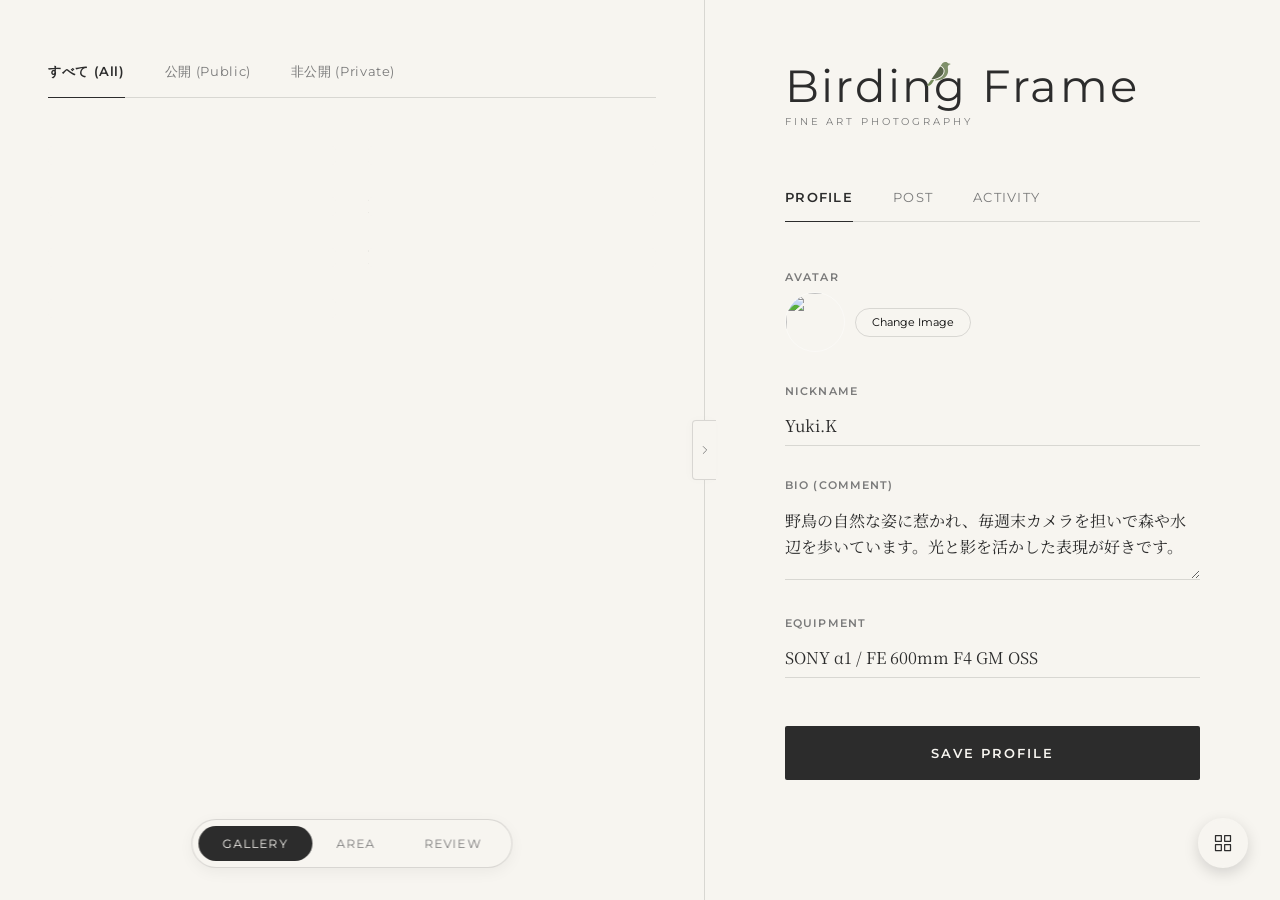
==== commit daa8b600: "コンポーネント化" ====
--- a/mypage.html
+++ b/mypage.html
@@ -221,40 +221,6 @@
         </aside>
     </div>
 
-    <div class="modal-overlay" id="edit-modal">
-        <div class="modal-content">
-            <button class="modal-close" id="edit-close-btn">×</button>
-            <h2 class="modal-title">Edit Post</h2>
-            <form id="form-edit" onsubmit="event.preventDefault(); submitEdit();">
-                
-                <div class="form-group">
-                    <label class="form-label">Photo</label>
-                    <div class="edit-image-preview" id="edit-image-preview">
-                        <img src="" id="edit-current-img" alt="Current Photo">
-                        <div class="edit-image-overlay">
-                            <span class="icon">📷</span>
-                            <span>Change Photo</span>
-                        </div>
-                        <input type="file" id="edit-image-input" style="display: none;" accept="image/*">
-                    </div>
-                </div>
-
-                <div class="form-group">
-                    <label class="form-label">Title</label>
-                    <input type="text" class="form-control" id="edit-title">
-                </div>
-                <div class="form-group">
-                    <label class="form-label">Location</label>
-                    <input type="text" class="form-control" id="edit-location">
-                </div>
-                <div class="form-group">
-                    <label class="form-label">Comment</label>
-                    <textarea class="form-control" id="edit-comment"></textarea>
-                </div>
-                <button type="submit" class="btn-submit">Save Changes</button>
-            </form>
-        </div>
-    </div>
 
     <div class="modal-overlay" id="delete-modal">
         <div class="modal-content" style="text-align: center; padding: 3rem 2rem;">
@@ -282,92 +248,8 @@
             <div class="quest-list" id="quest-list-container"></div>
         </div>
     </div>
-    <div class="modal-overlay" id="new-post-modal">
-        <div class="modal-content">
-            <button class="modal-close" id="new-post-close-btn">×</button>
-            <h2 class="modal-title">New Post</h2>
-            
-            <form id="form-new-post" onsubmit="event.preventDefault(); submitNewPost();">
-                <div class="form-group">
-                    <label class="form-label">Photo</label>
-                    <div class="edit-image-preview" id="new-image-preview" data-new-img="">
-                        <img src="" id="new-current-img" style="display: none;" alt="Preview">
-                        <div class="edit-image-overlay" id="new-image-overlay">
-                            <span class="icon">📷</span>
-                            <span>Upload Photo</span>
-                        </div>
-                        <input type="file" id="new-image-input" style="display: none;" accept="image/*">
-                    </div>
-                </div>
-
-                <div class="form-group">
-                    <label class="form-label">Title</label>
-                    <input type="text" class="form-control" id="new-post-title" required placeholder="e.g. Morning Bird">
-                </div>
-                <div class="form-group">
-                    <label class="form-label">Location</label>
-                    <input type="text" class="form-control" id="new-post-location" required placeholder="e.g. Yoyogi Park">
-                </div>
-                <div class="form-group">
-                    <label class="form-label">Comment / Story</label>
-                    <textarea class="form-control" id="new-post-comment" placeholder="Tell the story behind this shot..."></textarea>
-                </div>
-                <div class="form-group">
-                    <label class="form-label">Visibility</label>
-                    <label class="toggle-switch">
-                        <input type="checkbox" id="new-post-visibility" checked>
-                        <span class="toggle-slider"></span>
-                        <span class="toggle-label" id="new-visibility-label">Public</span>
-                    </label>
-                </div>
-                <button type="submit" class="btn-submit">Publish Post</button>
-            </form>
-        </div>
-    </div>
-    <div class="modal-overlay" id="quest-post-modal">
-        <div class="modal-content">
-            <button class="modal-close" id="quest-post-close-btn">×</button>
-            <h2 class="modal-title" id="quest-post-modal-title">Post Photo</h2>
-            
-            <form id="form-quest-post" onsubmit="event.preventDefault(); submitQuestPost();">
-                <input type="hidden" id="quest-target-id" value="">
-                
-                <div class="form-group">
-                    <label class="form-label">Photo</label>
-                    <div class="edit-image-preview" id="quest-image-preview" data-new-img="">
-                        <img src="" id="quest-current-img" style="display: none;" alt="Preview">
-                        <div class="edit-image-overlay" id="quest-image-overlay">
-                            <span class="icon">📷</span>
-                            <span>Upload Photo</span>
-                        </div>
-                        <input type="file" id="quest-image-input" style="display: none;" accept="image/*">
-                    </div>
-                </div>
-
-                <div class="form-group">
-                    <label class="form-label">Title</label>
-                    <input type="text" class="form-control" id="quest-post-title" required placeholder="e.g. Morning Bird">
-                </div>
-                <div class="form-group">
-                    <label class="form-label">Location</label>
-                    <input type="text" class="form-control" id="quest-post-location" required placeholder="e.g. Yoyogi Park">
-                </div>
-                <div class="form-group">
-                    <label class="form-label">Comment / Story</label>
-                    <textarea class="form-control" id="quest-post-comment" placeholder="Tell the story behind this shot..."></textarea>
-                </div>
-                <div class="form-group">
-                    <label class="form-label">Visibility</label>
-                    <label class="toggle-switch">
-                        <input type="checkbox" id="quest-post-visibility" checked>
-                        <span class="toggle-slider"></span>
-                        <span class="toggle-label" id="quest-visibility-label">Public</span>
-                    </label>
-                </div>
-                <button type="submit" class="btn-submit">Publish & Clear Quest</button>
-            </form>
-        </div>
-    </div>
+
+
     <a href="index.html" class="mypage-fab home-fab" aria-label="Back to Gallery" title="Public Gallery">
         <svg xmlns="http://www.w3.org/2000/svg" viewBox="0 0 24 24" fill="none" stroke="currentColor" stroke-width="1.5" stroke-linecap="round" stroke-linejoin="round">
             <rect x="3" y="3" width="7" height="7"></rect>
@@ -376,11 +258,57 @@
             <rect x="3" y="14" width="7" height="7"></rect>
         </svg>
     </a>
+
+    <div class="modal-overlay" id="universal-post-modal">
+        <div class="modal-content">
+            <button class="modal-close" id="universal-close-btn">×</button>
+            <h2 class="modal-title" id="universal-modal-title">Post Photo</h2>
+            
+            <form id="form-universal-post" onsubmit="event.preventDefault(); submitUniversalPost();">
+                <input type="hidden" id="universal-mode" value="new"> <input type="hidden" id="universal-target-id" value=""> <div class="form-group">
+                    <label class="form-label">Photo</label>
+                    <div class="edit-image-preview" id="universal-image-preview" data-new-img="">
+                        <img src="" id="universal-current-img" style="display: none;" alt="Preview">
+                        <div class="edit-image-overlay" id="universal-image-overlay">
+                            <span class="icon">📷</span>
+                            <span id="universal-image-text">Upload Photo</span>
+                        </div>
+                        <input type="file" id="universal-image-input" style="display: none;" accept="image/*">
+                    </div>
+                </div>
+
+                <div class="form-group">
+                    <label class="form-label">Title</label>
+                    <input type="text" class="form-control" id="universal-post-title" required placeholder="e.g. Morning Bird">
+                </div>
+                <div class="form-group">
+                    <label class="form-label">Location</label>
+                    <input type="text" class="form-control" id="universal-post-location" required placeholder="e.g. Yoyogi Park">
+                </div>
+                <div class="form-group">
+                    <label class="form-label">Comment / Story</label>
+                    <textarea class="form-control" id="universal-post-comment" placeholder="Tell the story behind this shot..."></textarea>
+                </div>
+                
+                <div class="form-group" id="universal-visibility-group">
+                    <label class="form-label">Visibility</label>
+                    <label class="toggle-switch">
+                        <input type="checkbox" id="universal-post-visibility" checked>
+                        <span class="toggle-slider"></span>
+                        <span class="toggle-label" id="universal-visibility-label">Public</span>
+                    </label>
+                </div>
+                
+                <button type="submit" class="btn-submit" id="universal-submit-btn">Publish</button>
+            </form>
+        </div>
+    </div>
     <script src="https://cdnjs.cloudflare.com/ajax/libs/gsap/3.12.2/gsap.min.js"></script>
     <script src="https://cdnjs.cloudflare.com/ajax/libs/gsap/3.12.2/ScrollTrigger.min.js"></script>
     <script src="https://unpkg.com/leaflet@1.9.4/dist/leaflet.js"></script>
     <script src="data.js"></script>
     <script src="quest-data.js"></script>
+    <script src="components.js"></script>
     <script src="mypage.js"></script>
 </body>
 </html>
--- a/style.css
+++ b/style.css
@@ -1,4 +1,8 @@
-/* --- style.css --- */
+@charset "UTF-8";
+
+/* =========================================
+   1. Variables & Base Settings (基本設定)
+========================================= */
 :root {
     --bg-color: #F7F5F0;
     --text-main: #2C2C2C;
@@ -7,35 +11,144 @@
 }
 
 * { margin: 0; padding: 0; box-sizing: border-box; }
-/* --- style.css --- */
+
 body { 
     background-color: var(--bg-color); 
     color: var(--text-main); 
     font-family: 'Montserrat', 'Noto Serif JP', sans-serif; 
     overflow-x: hidden; 
     -webkit-font-smoothing: antialiased;
-    
-    /* ▼ 追加：スマホでのダブルタップズームを防ぎ、ボタンの反応速度（300msの遅延）を極限まで無くす */
-    touch-action: manipulation; 
-}
-
-/* ▼ 追加：スマホの横スクロール（地図のポップアップ等）に、吸い付くような慣性（スライディング）を持たせる */
-.popup-slider,
-.lb-info-wrap {
-    -webkit-overflow-scrolling: touch;
-}
-h1, h2, h3, .logo { font-family: 'Cormorant Garamond', serif; font-weight: 400; }
-
-.split-layout { display: flex; min-height: 100vh; }
-.left-main { width: 55%; position: relative; }
-
+    touch-action: manipulation; /* スマホタップの遅延防止 */
+}
+
+h1, h2, h3 { font-family: 'Cormorant Garamond', serif; font-weight: 400; }
+
+/* スマホの横スクロール（慣性） */
+.popup-slider, .lb-info-wrap { -webkit-overflow-scrolling: touch; }
+
+
+/* =========================================
+   2. Layout Structure (大枠のレイアウト)
+========================================= */
+.split-layout { display: flex; min-height: 100vh; position: relative; transition: width 0.5s cubic-bezier(0.25, 0.46, 0.45, 0.94); }
+
+/* 左カラム（メインビュー） */
+.left-main { width: 55%; position: relative; transition: width 0.5s cubic-bezier(0.25, 0.46, 0.45, 0.94); }
+
+/* 右カラム（情報・設定エリア） */
+.right-info { 
+    width: 45%; height: 100vh; position: sticky; top: 0; z-index: 10; 
+    border-left: 1px solid var(--line-color); overflow-y: auto; 
+    transition: width 0.5s cubic-bezier(0.25, 0.46, 0.45, 0.94), opacity 0.3s; 
+}
+.right-info::-webkit-scrollbar { width: 4px; }
+.right-info::-webkit-scrollbar-track { background: transparent; }
+.right-info::-webkit-scrollbar-thumb { background: rgba(0,0,0,0.15); border-radius: 4px; }
+
+.info-inner { 
+    width: 100%; min-height: 100%; padding: 4rem 5rem; 
+    display: flex; flex-direction: column; justify-content: space-between; 
+}
+/* MyPageダッシュボードの縦揺れ防止 */
+.mypage-dashboard-inner { justify-content: flex-start; }
+
+
+/* =========================================
+   3. Branding & Logo (ロゴとアニメーション)
+========================================= */
+.info-header { display: flex; justify-content: space-between; align-items: flex-start; position: relative; z-index: 20; }
+
+.logo { position: relative; display: inline-block; text-decoration: none; color: var(--text-main); line-height: 1; }
+.logo-text { font-size: 2.8rem; letter-spacing: 0.05em; display: block; }
+.logo-sub { display: block; font-family: 'Montserrat', sans-serif; font-size: 0.6rem; letter-spacing: 0.3em; margin-top: 0.5rem; color: var(--text-muted); }
+
+/* 鳥の往復アニメーション */
+.logo-bird {
+    position: absolute; bottom: 64%; left: 40%; width: 24px; height: auto; color: var(--text-main);
+    animation: birdWalkAndTurn 10s ease-in-out infinite; transform-origin: center bottom;
+}
+
+@keyframes birdWalkAndTurn {
+    0% { transform: translateX(0) translateY(0) rotate(0deg) scaleX(1); }
+    16% { transform: translateX(6px) translateY(-2px) rotate(-2deg) scaleX(1); }
+    33% { transform: translateX(12px) translateY(1px) rotate(1deg) scaleX(1); }
+    49.9% { transform: translateX(18px) translateY(0) rotate(0deg) scaleX(1); }
+    50% { transform: translateX(18px) translateY(0) rotate(0deg) scaleX(-1); }
+    66% { transform: translateX(12px) translateY(-2px) rotate(2deg) scaleX(-1); }
+    83% { transform: translateX(6px) translateY(1px) rotate(-1deg) scaleX(-1); }
+    99.9% { transform: translateX(0) translateY(0) rotate(0deg) scaleX(-1); }
+    100% { transform: translateX(0) translateY(0) rotate(0deg) scaleX(1); }
+}
+
+
+/* =========================================
+   4. View Navigation (画面切り替えとタブ)
+========================================= */
+/* 下部のフローティングナビ (Gallery / Area / Review) */
+.view-toggle { 
+    position: fixed; bottom: 2rem; left: 27.5%; transform: translateX(-50%); 
+    display: flex; background: rgba(247, 245, 240, 0.85); backdrop-filter: blur(8px); 
+    padding: 0.4rem; border-radius: 50px; border: 1px solid var(--line-color); 
+    z-index: 50; box-shadow: 0 4px 15px rgba(0,0,0,0.05); 
+    transition: left 0.5s cubic-bezier(0.25, 0.46, 0.45, 0.94); 
+}
+.toggle-btn { 
+    background: transparent; border: none; padding: 0.6rem 1.5rem; border-radius: 50px; 
+    font-family: 'Montserrat', sans-serif; font-size: 0.75rem; letter-spacing: 0.1em; 
+    text-transform: uppercase; color: var(--text-muted); cursor: pointer; transition: all 0.3s ease; 
+}
+.toggle-btn.is-active { background-color: var(--text-main); color: var(--bg-color); }
+
+/* MyPage 上部タブ (Profile / Post / Activity等) */
+.mypage-tabs { display: flex; gap: 2.5rem; margin-bottom: 3rem; border-bottom: 1px solid var(--line-color); position: sticky; top: -1px; background: var(--bg-color); padding-top: 1rem; z-index: 30; }
+.mypage-tab-btn { background: none; border: none; font-family: 'Montserrat', sans-serif; font-size: 0.8rem; font-weight: 400; letter-spacing: 0.1em; text-transform: uppercase; color: var(--text-muted); cursor: pointer; padding-bottom: 1rem; position: relative; transition: color 0.3s; }
+.mypage-tab-btn.is-active { color: var(--text-main); font-weight: 600; }
+.mypage-tab-btn::after { content: ''; position: absolute; bottom: -1px; left: 0; width: 0; height: 1px; background-color: var(--text-main); transition: width 0.3s cubic-bezier(0.25, 0.46, 0.45, 0.94); }
+.mypage-tab-btn.is-active::after { width: 100%; }
+
+.tab-content { display: none; animation: fadeUp 0.5s ease forwards; }
+.tab-content.is-active { display: block; }
+@keyframes fadeUp { from { opacity: 0; transform: translateY(10px); } to { opacity: 1; transform: translateY(0); } }
+
+/* MyPage ギャラリー用サブタブ (All / Public / Private) */
+.gallery-tabs { display: flex; gap: 2.5rem; border-bottom: 1px solid var(--line-color); }
+.gallery-tab-btn { background: none; border: none; padding-bottom: 1rem; position: relative; font-family: 'Montserrat', 'Noto Sans JP', sans-serif; font-size: 0.8rem; font-weight: 400; letter-spacing: 0.05em; color: var(--text-muted); cursor: pointer; transition: color 0.3s; }
+.gallery-tab-btn.is-active { color: var(--text-main); font-weight: 600; }
+.gallery-tab-btn::after { content: ''; position: absolute; bottom: -1px; left: 0; width: 0; height: 1px; background-color: var(--text-main); transition: width 0.3s cubic-bezier(0.25, 0.46, 0.45, 0.94); }
+.gallery-tab-btn.is-active::after { width: 100%; }
+.gallery-tab-btn:hover:not(.is-active) { color: var(--text-main); }
+
+
+/* =========================================
+   5. Sections & Gallery Masonry (メインギャラリー)
+========================================= */
 .view-section { display: none; animation: fadeIn 0.6s ease forwards; }
 .view-section.is-active { display: block; }
 @keyframes fadeIn { from { opacity: 0; transform: translateY(10px); } to { opacity: 1; transform: translateY(0); } }
 
-#view-gallery,
-#view-review { padding: 4rem 3rem; min-height: 100vh; }
-
+#view-gallery, #view-review { padding: 4rem 3rem; min-height: 100vh; }
+.gallery-masonry { column-count: 2; column-gap: 2rem; }
+
+/* 写真カードとアニメーションマスク */
+.reveal-wrap { break-inside: avoid; margin-bottom: 2rem; position: relative; cursor: pointer; overflow: hidden; border-radius: 4px; }
+.reveal-mask { position: absolute; top: 0; left: 0; width: 100%; height: 100%; background-color: var(--bg-color); z-index: 2; transform-origin: top; }
+.reveal-wrap > img { width: 100%; display: block; transform: scale(1.2); transition: transform 0.8s cubic-bezier(0.25, 0.46, 0.45, 0.94); }
+.reveal-wrap:hover > img { transform: scale(1.05) !important; }
+.review-trigger .reveal-mask { background-color: var(--bg-color); } /* Review用 */
+
+/* 写真ホバー時のキャプション */
+.image-caption { position: absolute; bottom: 0; left: 0; width: 100%; padding: 40% 1.5rem 1.5rem; background: linear-gradient(to top, rgba(0,0,0,0.85) 0%, transparent 100%); transition: opacity 0.4s ease, transform 0.4s cubic-bezier(0.25, 0.46, 0.45, 0.94); z-index: 5; pointer-events: none; }
+@media (hover: hover) { .image-caption { opacity: 0; transform: translateY(15px); } .reveal-wrap:hover .image-caption { opacity: 1; transform: translateY(0); } }
+@media (hover: none) { .image-caption { opacity: 1; transform: translateY(0); } }
+.caption-title { font-family: 'Cormorant Garamond', serif; font-size: 1.2rem; font-style: italic; margin-bottom: 0.8rem; color: #fff; }
+
+.card-meta { display: flex; align-items: center; gap: 10px; }
+.author-avatar { width: 28px; height: 28px; border-radius: 50%; object-fit: cover; border: 1px solid rgba(255,255,255,0.4); flex-shrink: 0; }
+.meta-text { display: flex; flex-direction: column; }
+.author-name { font-size: 0.75rem; font-weight: 600; color: #fff; line-height: 1.2; }
+.shoot-area { font-size: 0.65rem; color: rgba(255,255,255,0.7); text-transform: uppercase; letter-spacing: 0.05em; margin-top: 2px; }
+
+/* エリア絞り込み時の通知UI */
 .filter-notice { display: none; justify-content: space-between; align-items: flex-end; margin-bottom: 3rem; border-bottom: 1px solid var(--line-color); padding-bottom: 1rem; animation: fadeIn 0.4s ease; }
 .filter-notice.is-active { display: flex; }
 .filter-notice h2 { font-size: 1.5rem; }
@@ -44,25 +157,10 @@
 .clear-filter-btn::after { content: ''; position: absolute; width: 100%; height: 1px; bottom: -2px; left: 0; background-color: var(--text-main); transition: opacity 0.3s; }
 .clear-filter-btn:hover::after { opacity: 0; }
 
-.gallery-masonry { column-count: 2; column-gap: 2rem; }
-
-.reveal-wrap { break-inside: avoid; margin-bottom: 2rem; position: relative; cursor: pointer; overflow: hidden; border-radius: 4px; }
-.reveal-mask { position: absolute; top: 0; left: 0; width: 100%; height: 100%; background-color: var(--bg-color); z-index: 2; transform-origin: top; }
-.reveal-wrap > img { width: 100%; display: block; transform: scale(1.2); transition: transform 0.8s cubic-bezier(0.25, 0.46, 0.45, 0.94); }
-.reveal-wrap:hover > img { transform: scale(1.05) !important; }
-
-.image-caption { position: absolute; bottom: 0; left: 0; width: 100%; padding: 40% 1.5rem 1.5rem; background: linear-gradient(to top, rgba(0,0,0,0.85) 0%, transparent 100%); transition: opacity 0.4s ease, transform 0.4s cubic-bezier(0.25, 0.46, 0.45, 0.94); z-index: 5; pointer-events: none; }
-@media (hover: hover) { .image-caption { opacity: 0; transform: translateY(15px); } .reveal-wrap:hover .image-caption { opacity: 1; transform: translateY(0); } }
-@media (hover: none) { .image-caption { opacity: 1; transform: translateY(0); } }
-
-.caption-title { font-family: 'Cormorant Garamond', serif; font-size: 1.2rem; font-style: italic; margin-bottom: 0.8rem; color: #fff; }
-.card-meta { display: flex; align-items: center; gap: 10px; }
-.author-avatar { width: 28px; height: 28px; border-radius: 50%; object-fit: cover; border: 1px solid rgba(255,255,255,0.4); flex-shrink: 0; }
-.meta-text { display: flex; flex-direction: column; }
-.author-name { font-size: 0.75rem; font-weight: 600; color: #fff; line-height: 1.2; }
-.shoot-area { font-size: 0.65rem; color: rgba(255,255,255,0.7); text-transform: uppercase; letter-spacing: 0.05em; margin-top: 2px; }
-
-/* Map View */
+
+/* =========================================
+   6. Map View (Leaflet.js)
+========================================= */
 .map-wrapper { width: 100%; height: 100vh; position: sticky; top: 0; overflow: hidden; }
 #bird-map { width: 100%; height: 100%; background-color: var(--bg-color); }
 
@@ -72,7 +170,7 @@
 .echo-pulse { position: absolute; top: 50%; left: 50%; transform: translate(-50%, -50%); width: 80px; height: 80px; background-color: rgba(44, 44, 44, 0.15); border-radius: 50%; z-index: 1; pointer-events: none; animation: pulse-ring 2.5s infinite cubic-bezier(0.215, 0.61, 0.355, 1); }
 @keyframes pulse-ring { 0% { transform: translate(-50%, -50%) scale(0.5); opacity: 1; } 100% { transform: translate(-50%, -50%) scale(1.1); opacity: 0; } }
 
-/* Map Popup */
+/* マップポップアップ */
 .leaflet-popup-content-wrapper { border-radius: 4px; background: var(--bg-color); color: var(--text-main); box-shadow: 0 15px 35px rgba(0,0,0,0.15); padding: 0; overflow: hidden; }
 .leaflet-popup-content { margin: 15px; width: 280px !important; } 
 .leaflet-popup-tip { background: var(--bg-color); }
@@ -96,135 +194,10 @@
 .filter-cta-btn { display: block; width: 100%; padding: 0.8rem 0; background-color: var(--text-main); color: var(--bg-color); font-family: 'Montserrat', sans-serif; font-size: 0.75rem; letter-spacing: 0.1em; text-transform: uppercase; text-align: center; border: none; border-radius: 2px; cursor: pointer; transition: background-color 0.3s ease; }
 .filter-cta-btn:hover { background-color: #444; }
 
-/* View Toggle Navigation */
-.view-toggle { 
-    position: fixed; bottom: 2rem; left: 27.5%; transform: translateX(-50%); 
-    display: flex; background: rgba(247, 245, 240, 0.85); backdrop-filter: blur(8px); 
-    padding: 0.4rem; border-radius: 50px; border: 1px solid var(--line-color); 
-    z-index: 50; box-shadow: 0 4px 15px rgba(0,0,0,0.05); 
-    
-    /* ▼ これを1行追加（レイアウト変化に合わせた滑らかな移動） ▼ */
-    transition: left 0.5s cubic-bezier(0.25, 0.46, 0.45, 0.94); 
-}
-.toggle-btn { background: transparent; border: none; padding: 0.6rem 1.5rem; border-radius: 50px; font-family: 'Montserrat', sans-serif; font-size: 0.75rem; letter-spacing: 0.1em; text-transform: uppercase; color: var(--text-muted); cursor: pointer; transition: all 0.3s ease; }
-.toggle-btn.is-active { background-color: var(--text-main); color: var(--bg-color); }
-
-/* ▼ 改修：右カラム（.right-info）を単独でスクロールできるように設定 ▼ */
-.right-info { 
-    width: 45%; height: 100vh; position: sticky; top: 0; border-left: 1px solid var(--line-color); z-index: 10; 
-    overflow-y: auto; /* インラインスクロールを許可 */
-}
-/* 右カラムのスクロールバーを上品に */
-.right-info::-webkit-scrollbar { width: 4px; }
-.right-info::-webkit-scrollbar-track { background: transparent; }
-.right-info::-webkit-scrollbar-thumb { background: rgba(0,0,0,0.15); border-radius: 4px; }
-
-/* height: 100% から min-height: 100% に変更し、コンテンツが多い時は自然に伸びるように */
-.info-inner { width: 100%; min-height: 100%; padding: 4rem 5rem; display: flex; flex-direction: column; justify-content: space-between; }
-.info-header { display: flex; justify-content: space-between; align-items: flex-start; position: relative; z-index: 20; }
-/* --- style.css 中ほど --- */
-
-/* 変更前 */
-/* .logo { font-size: 2.8rem; letter-spacing: 0.05em; text-decoration: none; color: var(--text-main); line-height: 1; } */
-/* .logo span { display: block; font-family: 'Montserrat', sans-serif; font-size: 0.6rem; letter-spacing: 0.3em; margin-top: 0.5rem; color: var(--text-muted); } */
-
-/* ▼ 変更後：鳥を乗せるための構造化スタイル ▼ */
-.logo { 
-    position: relative; /* 鳥を絶対配置するための基準点 */
-    display: inline-block; /* テキストの幅に合わせて枠を収縮させる */
-    text-decoration: none; color: var(--text-main); line-height: 1; 
-}
-.logo-text {
-    font-size: 2.8rem; letter-spacing: 0.05em; display: block;
-}
-.logo-sub {
-    display: block; font-family: 'Montserrat', sans-serif; font-size: 0.6rem; 
-    letter-spacing: 0.3em; margin-top: 0.5rem; color: var(--text-muted);
-}
-
-/* ▼ 追加：鳥のスタイルとアニメーション ▼ */
-/* ▼ 変更：アニメーションの設定を更新 ▼ */
-.logo-bird {
-    position: absolute;
-    bottom: 64%; 
-    left: 40%;    
-    width: 24px;
-    height: auto;
-    color: var(--text-main);
-    
-    /* alternateを外し、往復分として時間を10sに倍増させ、無限ループにする */
-    animation: birdWalkAndTurn 10s ease-in-out infinite;
-    transform-origin: center bottom;
-}
-
-/* ▼ 変更：往復と「振り向き」を完全に制御するキーフレーム ▼ */
-@keyframes birdWalkAndTurn {
-    /* --- 【行き】右を向いたまま進む（scaleX(1)） --- */
-    0% {
-        transform: translateX(0) translateY(0) rotate(0deg) scaleX(1);
-    }
-    16% {
-        transform: translateX(6px) translateY(-2px) rotate(-2deg) scaleX(1);
-    }
-    33% {
-        transform: translateX(12px) translateY(1px) rotate(1deg) scaleX(1);
-    }
-    49.9% {
-        /* 右端に到着（まだ右を向いている） */
-        transform: translateX(18px) translateY(0) rotate(0deg) scaleX(1);
-    }
-
-    /* --- 【ターン】右端で一瞬で左を向く（scaleX(-1)） --- */
-    50% {
-        transform: translateX(18px) translateY(0) rotate(0deg) scaleX(-1);
-    }
-
-    /* --- 【帰り】左を向いたまま戻る（scaleX(-1)） --- */
-    66% {
-        transform: translateX(12px) translateY(-2px) rotate(2deg) scaleX(-1);
-    }
-    83% {
-        transform: translateX(6px) translateY(1px) rotate(-1deg) scaleX(-1);
-    }
-    99.9% {
-        /* 左端に到着（まだ左を向いている） */
-        transform: translateX(0) translateY(0) rotate(0deg) scaleX(-1);
-    }
-
-    /* --- 【ターン】左端で一瞬で右を向く（最初の0%に繋がる） --- */
-    100% {
-        transform: translateX(0) translateY(0) rotate(0deg) scaleX(1);
-    }
-}
-
-/* スマホサイズでの調整 */
-@media (max-width: 600px) {
-    .logo-text { font-size: 2.2rem; }
-    .logo-bird { 
-        width: 20px; 
-        bottom: 62%; /* 文字サイズに合わせて位置を微調整 */
-    }
-}
-.hamburger { width: 40px; height: 12px; background: transparent; border: none; cursor: pointer; display: flex; flex-direction: column; justify-content: space-between; margin-top: 0.5rem; }
-.hamburger span { display: block; width: 100%; height: 1px; background-color: var(--text-main); transition: transform 0.4s cubic-bezier(0.25, 0.46, 0.45, 0.94), background-color 0.4s; transform-origin: center; }
-.hamburger:hover span:nth-child(1) { transform: translateX(5px); }
-.hamburger:hover span:nth-child(2) { transform: translateX(-5px); }
-.hamburger.is-active span:nth-child(1) { transform: translateY(5.5px) rotate(45deg); }
-.hamburger.is-active span:nth-child(2) { transform: translateY(-5.5px) rotate(-45deg); }
-
-.info-content { margin: 2rem 0; }
-.info-content h1 { font-size: 3.5rem; line-height: 1.1; margin-bottom: 2rem; font-style: italic; }
-.divider { width: 0; height: 1px; background-color: var(--line-color); margin: 2rem 0; }
-.info-content p { font-family: 'Noto Serif JP', serif; font-size: 0.95rem; line-height: 2.2; color: #555; }
-.gear-info { margin-top: 3rem; font-size: 0.75rem; letter-spacing: 0.1em; color: var(--text-muted); text-transform: uppercase; }
-.gear-info span { color: var(--text-main); font-weight: 400; }
-
-.info-footer { text-align: left; }
-.contact-link { display: inline-block; font-family: 'Cormorant Garamond', serif; font-size: 1.5rem; color: var(--text-main); text-decoration: none; position: relative; padding-bottom: 0.2rem; }
-.contact-link::after { content: ''; position: absolute; width: 0; height: 1px; bottom: 0; left: 0; background-color: var(--text-main); transition: width 0.4s cubic-bezier(0.25, 0.46, 0.45, 0.94); }
-.contact-link:hover::after { width: 100%; }
-
-/* Lightbox (画像拡大ポップアップ) */
+
+/* =========================================
+   7. Lightbox & Review View (拡大ポップアップ)
+========================================= */
 .lightbox { position: fixed; top: 0; left: 0; width: 100vw; height: 100vh; z-index: 9999; display: flex; align-items: center; justify-content: center; opacity: 0; visibility: hidden; transition: opacity 0.4s ease, visibility 0.4s; }
 .lightbox.is-active { opacity: 1; visibility: visible; }
 .lightbox-bg { position: absolute; top: 0; left: 0; width: 100%; height: 100%; background: rgba(247, 245, 240, 0.85); backdrop-filter: blur(15px); cursor: pointer; }
@@ -233,37 +206,26 @@
 .lightbox-close { position: absolute; top: 1.5rem; right: 1.5rem; background: var(--bg-color); border: none; width: 40px; height: 40px; border-radius: 50%; font-size: 1.5rem; color: var(--text-main); cursor: pointer; z-index: 10; display: flex; align-items: center; justify-content: center; box-shadow: 0 4px 10px rgba(0,0,0,0.1); transition: transform 0.3s ease; }
 .lightbox-close:hover { transform: scale(1.1); }
 
+/* 左側：画像エリア */
 .lb-image-wrap { position: relative; flex: 1.2; background: #111; display: flex; align-items: center; justify-content: center; overflow: hidden; }
 .lb-image-wrap img { width: 100%; height: 100%; object-fit: contain; }
-/* ▼ 変更後：背景なし、巨大な矢印のみ ▼ */
-.lb-nav-btn { 
-    position: absolute; top: 50%; transform: translateY(-50%); 
-    background: transparent; border: none; /* 背景と枠線を削除 */
-    color: rgba(255,255,255,0.4); /* 通常時は少し透過させて主張を抑える */
-    font-size: 3rem; /* 矢印を巨大化 */
-    padding: 2rem; /* クリックしやすいように余白でヒットエリアを広げる */
-    cursor: pointer; z-index: 10; display: flex; align-items: center; justify-content: center; 
-    transition: all 0.3s ease; 
-}
-/* ホバー時にハッキリ白く光る */
-.lb-nav-btn:hover { 
-    color: rgba(255,255,255,1); transform: translateY(-50%) scale(1.1); 
-}
-/* 画面の端に寄せる */
+.lb-nav-btn { position: absolute; top: 50%; transform: translateY(-50%); background: transparent; border: none; color: rgba(255,255,255,0.4); font-size: 3rem; padding: 2rem; cursor: pointer; z-index: 10; display: flex; align-items: center; justify-content: center; transition: all 0.3s ease; }
+.lb-nav-btn:hover { color: rgba(255,255,255,1); transform: translateY(-50%) scale(1.1); }
 .lb-prev { left: 0; }
 .lb-next { right: 0; }
 
+/* 右側：情報エリア */
 .lb-info-wrap { flex: 1; min-width: 350px; max-width: 450px; padding: 4rem 3rem; overflow-y: auto; background: var(--bg-color); display: flex; flex-direction: column; }
 .lb-title { font-family: 'Cormorant Garamond', serif; font-size: 2.2rem; font-style: italic; margin-bottom: 1.5rem; line-height: 1.2; }
 .lb-meta { margin-bottom: 2rem; }
 .lb-meta .author-avatar { border-color: var(--line-color); }
 .lb-meta .author-name { color: var(--text-main); font-size: 0.85rem;}
 .lb-meta .shoot-area { color: var(--text-muted); font-size: 0.75rem;}
-
 .lb-comment { font-family: 'Noto Serif JP', serif; font-size: 0.95rem; line-height: 2; color: #555; margin-bottom: 2.5rem; }
 .lb-gear { margin-bottom: 3rem; font-size: 0.75rem; letter-spacing: 0.1em; color: var(--text-muted); text-transform: uppercase; border-top: 1px solid var(--line-color); padding-top: 1.5rem; }
 .lb-gear span { display: block; margin-top: 0.5rem; color: var(--text-main); font-weight: 400; text-transform: none; }
 
+/* リアクションボタン */
 .reaction-title { font-family: 'Montserrat', sans-serif; font-size: 0.75rem; font-weight: 600; text-transform: uppercase; letter-spacing: 0.1em; margin-bottom: 1rem; color: var(--text-main); }
 .reaction-buttons { display: flex; flex-wrap: wrap; gap: 0.6rem; }
 .reaction-btn { display: inline-flex; align-items: center; gap: 0.4rem; padding: 0.5rem 1rem; border: 1px solid var(--line-color); border-radius: 50px; background: transparent; font-family: 'Noto Sans JP', sans-serif; font-size: 0.8rem; color: #555; cursor: pointer; transition: all 0.3s ease; }
@@ -271,53 +233,39 @@
 .reaction-btn.is-reacted { background: var(--text-main); color: var(--bg-color); border-color: var(--text-main); }
 .reaction-btn .count { font-family: 'Montserrat', sans-serif; font-weight: 600; font-size: 0.75rem; margin-left: 0.2rem; opacity: 0.8; }
 
-/* =========================================
-   My Page & Form Styles
-========================================= */
-.mypage-fab {
-    position: fixed; bottom: 2rem; right: 2rem; width: 50px; height: 50px;
-    border-radius: 50%; overflow: hidden; box-shadow: 0 5px 15px rgba(0,0,0,0.15);
-    z-index: 100; transition: transform 0.3s cubic-bezier(0.25, 0.46, 0.45, 0.94), box-shadow 0.3s ease;
-    border: 2px solid var(--bg-color); cursor: pointer;
-}
+/* Review ヘッダー (エディトリアル) */
+.review-header { margin-bottom: 4rem; padding-bottom: 2rem; border-bottom: 1px solid var(--line-color); position: relative; animation: fadeIn 0.6s ease; }
+.review-header::before { content: ''; position: absolute; left: 0; top: 0; width: 2px; height: 40px; background-color: var(--text-main); }
+.review-header-inner { padding-left: 1.5rem; }
+.review-header .sub-title { display: block; font-family: 'Montserrat', sans-serif; font-size: 0.75rem; font-weight: 600; letter-spacing: 0.15em; text-transform: uppercase; color: var(--text-muted); margin-bottom: 0.8rem; }
+.review-header .main-title { font-family: 'Cormorant Garamond', serif; font-size: 3.2rem; font-style: italic; line-height: 1; margin-bottom: 1.2rem; color: var(--text-main); }
+.review-header .description { font-family: 'Noto Serif JP', serif; font-size: 0.95rem; line-height: 1.8; color: #666; max-width: 80%; }
+
+/* Review 投票ボタン */
+.vote-buttons { display: flex; gap: 1rem; margin-top: 2rem; }
+.btn-vote { flex: 1; padding: 1.2rem 0.5rem; border: 1px solid var(--line-color); border-radius: 6px; background: transparent; cursor: pointer; transition: all 0.3s cubic-bezier(0.25, 0.46, 0.45, 0.94); font-family: 'Noto Sans JP', sans-serif; font-size: 0.8rem; font-weight: 600; color: var(--text-muted); display: flex; align-items: center; justify-content: center; }
+.btn-vote.correct:hover, .btn-vote.correct.is-selected { background: #EBFBEE; border-color: #40C057; color: #2B8A3E; box-shadow: 0 5px 15px rgba(64, 192, 87, 0.2); }
+.btn-vote.incorrect:hover, .btn-vote.incorrect.is-selected { background: #FFF5F5; border-color: #FA5252; color: #C92A2A; box-shadow: 0 5px 15px rgba(250, 82, 82, 0.2); }
+.btn-vote.unsure:hover, .btn-vote.unsure.is-selected { background: #FFF9DB; border-color: #FCC419; color: #E67700; box-shadow: 0 5px 15px rgba(252, 196, 25, 0.2); }
+
+
+/* =========================================
+   8. UI Components (Forms, Buttons, Toast)
+========================================= */
+/* FAB (Floating Action Button) */
+.mypage-fab { position: fixed; bottom: 2rem; right: 2rem; width: 50px; height: 50px; border-radius: 50%; overflow: hidden; box-shadow: 0 5px 15px rgba(0,0,0,0.15); z-index: 100; transition: transform 0.3s cubic-bezier(0.25, 0.46, 0.45, 0.94), box-shadow 0.3s ease; border: 2px solid var(--bg-color); cursor: pointer; }
 .mypage-fab:hover { transform: translateY(-5px) scale(1.05); box-shadow: 0 10px 25px rgba(0,0,0,0.2); }
 .mypage-fab img { width: 100%; height: 100%; object-fit: cover; }
-
-.mypage-tabs { display: flex; gap: 2.5rem; margin-bottom: 3rem; border-bottom: 1px solid var(--line-color); }
-.mypage-tab-btn { background: none; border: none; font-family: 'Montserrat', sans-serif; font-size: 0.8rem; font-weight: 400; letter-spacing: 0.1em; text-transform: uppercase; color: var(--text-muted); cursor: pointer; padding-bottom: 1rem; position: relative; transition: color 0.3s; }
-.mypage-tab-btn.is-active { color: var(--text-main); font-weight: 600; }
-.mypage-tab-btn::after { content: ''; position: absolute; bottom: -1px; left: 0; width: 0; height: 1px; background-color: var(--text-main); transition: width 0.3s cubic-bezier(0.25, 0.46, 0.45, 0.94); }
-.mypage-tab-btn.is-active::after { width: 100%; }
-
-/* =========================================
-   Home FAB (Back to Public Gallery)
-========================================= */
-.home-fab { 
-    display: flex; align-items: center; justify-content: center; 
-    background: var(--bg-color); /* 背景色に馴染ませる */
-}
-.home-fab svg { 
-    width: 20px; height: 20px; color: var(--text-main); 
-    transition: transform 0.3s cubic-bezier(0.25, 0.46, 0.45, 0.94);
-}
-.home-fab:hover svg {
-    transform: scale(1.1); /* ホバー時にアイコンが少し膨らむ心地よいエフェクト */
-}
-
-.tab-content { display: none; animation: fadeUp 0.5s ease forwards; }
-.tab-content.is-active { display: block; }
-@keyframes fadeUp { from { opacity: 0; transform: translateY(10px); } to { opacity: 1; transform: translateY(0); } }
-
+.home-fab { display: flex; align-items: center; justify-content: center; background: var(--bg-color); }
+.home-fab svg { width: 20px; height: 20px; color: var(--text-main); transition: transform 0.3s cubic-bezier(0.25, 0.46, 0.45, 0.94); }
+.home-fab:hover svg { transform: scale(1.1); }
+
+/* Forms */
 .form-group { margin-bottom: 2rem; }
 .form-label { display: block; font-family: 'Montserrat', sans-serif; font-size: 0.7rem; font-weight: 600; text-transform: uppercase; letter-spacing: 0.1em; color: var(--text-muted); margin-bottom: 0.5rem; }
 .form-control { width: 100%; background: transparent; border: none; border-bottom: 1px solid var(--line-color); padding: 0.5rem 0; font-family: 'Noto Serif JP', serif; font-size: 1rem; color: var(--text-main); transition: border-color 0.3s; }
 .form-control:focus { outline: none; border-color: var(--text-main); }
 textarea.form-control { resize: vertical; min-height: 80px; line-height: 1.6; }
-
-.image-upload-area { border: 1px dashed var(--line-color); border-radius: 4px; padding: 2.5rem; text-align: center; cursor: pointer; transition: all 0.3s ease; display: flex; flex-direction: column; align-items: center; gap: 0.8rem; }
-.image-upload-area:hover { background: rgba(0,0,0,0.02); border-color: var(--text-main); }
-.image-upload-area .icon { font-size: 2rem; color: var(--text-muted); }
-.image-upload-area span { font-family: 'Montserrat', sans-serif; font-size: 0.75rem; color: var(--text-muted); letter-spacing: 0.05em; }
 
 .toggle-switch { display: flex; align-items: center; gap: 1rem; cursor: pointer; }
 .toggle-switch input { display: none; }
@@ -330,6 +278,7 @@
 .btn-submit { display: inline-block; width: 100%; padding: 1.2rem; background-color: var(--text-main); color: var(--bg-color); font-family: 'Montserrat', sans-serif; font-size: 0.8rem; font-weight: 600; letter-spacing: 0.15em; text-transform: uppercase; border: none; border-radius: 2px; cursor: pointer; transition: background-color 0.3s ease, transform 0.2s ease; margin-top: 1rem; }
 .btn-submit:hover { background-color: #444; transform: translateY(-2px); }
 
+/* Activity List */
 .activity-list { padding-left: 1rem; border-left: 1px solid var(--line-color); }
 .activity-item { position: relative; margin-bottom: 2.5rem; padding-left: 2rem; }
 .activity-item::before { content: ''; position: absolute; left: -1.5rem; top: 0.4rem; transform: translateX(-50%); width: 11px; height: 11px; background-color: var(--bg-color); border-radius: 50%; border: 2px solid var(--text-main); }
@@ -338,10 +287,156 @@
 .activity-text strong { font-weight: 600; }
 .activity-text .badge { display: inline-block; padding: 0.2rem 0.6rem; border-radius: 50px; border: 1px solid var(--line-color); font-size: 0.7rem; color: var(--text-muted); margin-left: 0.5rem; }
 
+/* Toast Notification */
 .toast { position: fixed; bottom: 3rem; left: 50%; transform: translateX(-50%) translateY(20px); background: var(--text-main); color: var(--bg-color); padding: 1rem 3rem; border-radius: 50px; font-family: 'Montserrat', sans-serif; font-size: 0.8rem; font-weight: 600; letter-spacing: 0.1em; opacity: 0; visibility: hidden; z-index: 9999; transition: all 0.4s cubic-bezier(0.25, 0.46, 0.45, 0.94); box-shadow: 0 10px 30px rgba(0,0,0,0.2); }
 .toast.show { opacity: 1; visibility: visible; transform: translateX(-50%) translateY(0); }
 
-/* レスポンシブ用メニュー＆スマホ最適化 */
+
+/* =========================================
+   9. Field Quests (月間クエスト)
+========================================= */
+.quest-banner { background: transparent; border: 1px solid var(--text-main); border-radius: 4px; padding: 1.5rem; display: flex; align-items: center; justify-content: space-between; cursor: pointer; transition: all 0.4s cubic-bezier(0.25, 0.46, 0.45, 0.94); margin-bottom: 2.5rem; position: relative; overflow: hidden; }
+.quest-banner::before { content: ''; position: absolute; top: 0; left: 0; width: 0%; height: 100%; background: var(--text-main); transition: width 0.4s cubic-bezier(0.25, 0.46, 0.45, 0.94); z-index: -1; }
+.quest-banner:hover::before { width: 100%; }
+.quest-banner:hover { box-shadow: 0 10px 30px rgba(0,0,0,0.1); border-color: transparent; }
+.quest-banner:hover h3, .quest-banner:hover p, .quest-banner:hover .quest-banner-icon, .quest-banner:hover .progress-text { color: var(--bg-color); }
+.quest-banner:hover .progress-bar-wrap { background: rgba(255,255,255,0.2); }
+.quest-banner:hover .progress-bar { background: var(--bg-color); }
+
+.quest-banner-content { flex: 1; padding-right: 2rem; pointer-events: none; }
+.quest-banner h3 { font-family: 'Montserrat', sans-serif; font-size: 1rem; font-weight: 600; letter-spacing: 0.1em; text-transform: uppercase; margin-bottom: 0.2rem; transition: color 0.4s; }
+.quest-banner p { font-family: 'Noto Serif JP', serif; font-size: 0.75rem; color: var(--text-muted); margin-bottom: 1rem; transition: color 0.4s; }
+.quest-banner-icon { font-size: 1.2rem; color: var(--text-main); transition: all 0.4s ease; pointer-events: none; }
+.quest-banner:hover .quest-banner-icon { transform: translateX(5px); }
+
+/* 全画面オーバーレイ */
+.full-screen-overlay { position: fixed; top: 0; left: 0; width: 100vw; height: 100vh; background: var(--bg-color); z-index: 9900; overflow-y: auto; transform: translateY(100%); transition: transform 0.6s cubic-bezier(0.25, 0.46, 0.45, 0.94); }
+.full-screen-overlay.is-active { transform: translateY(0); }
+.overlay-close { position: fixed; top: 2rem; right: 2rem; width: 44px; height: 44px; border-radius: 50%; background: transparent; border: 1px solid var(--line-color); font-size: 1.5rem; color: var(--text-main); display: flex; align-items: center; justify-content: center; cursor: pointer; z-index: 10; transition: transform 0.3s, background 0.3s; }
+.overlay-close:hover { transform: scale(1.1); background: #fff; }
+
+.overlay-inner { max-width: 1100px; margin: 0 auto; padding: 6rem 2rem; }
+.quest-dashboard-header { margin-bottom: 2rem; }
+.quest-dashboard-header h2 { font-family: 'Montserrat', sans-serif; font-size: 1.2rem; font-weight: 600; letter-spacing: 0.1em; text-transform: uppercase; margin-bottom: 0.5rem; }
+.quest-dashboard-header p { font-family: 'Noto Serif JP', serif; font-size: 0.85rem; color: var(--text-muted); line-height: 1.6; }
+
+/* プログレスバー */
+.quest-progress { margin-top: 1.5rem; display: flex; align-items: center; gap: 1rem; }
+.progress-bar-wrap { flex: 1; height: 3px; background: var(--line-color); border-radius: 2px; overflow: hidden; }
+.progress-bar { height: 100%; background: var(--text-main); width: 0%; transition: width 1.2s cubic-bezier(0.25, 0.46, 0.45, 0.94); }
+.progress-text { font-family: 'Montserrat', sans-serif; font-size: 0.75rem; font-weight: 600; letter-spacing: 0.05em; }
+
+/* クエストカード */
+.quest-list { display: grid; grid-template-columns: repeat(3, 1fr); gap: 2.5rem; padding-bottom: 4rem; }
+.quest-card { border: 1px solid var(--line-color); border-radius: 4px; padding: 1.5rem; background: transparent; transition: box-shadow 0.3s ease, transform 0.3s ease; display: flex; flex-direction: column; }
+.quest-card:hover { background: #fff; box-shadow: 0 10px 30px rgba(0,0,0,0.05); transform: translateY(-2px); }
+
+.quest-header { display: flex; align-items: flex-start; gap: 1rem; margin-bottom: 1.5rem; }
+.quest-icon { width: 36px; height: 36px; border-radius: 50%; border: 1px solid var(--line-color); display: flex; align-items: center; justify-content: center; flex-shrink: 0; color: var(--text-main); }
+.quest-icon svg { width: 18px; height: 18px; }
+.quest-title-wrap { flex: 1; }
+.quest-name { font-family: 'Noto Serif JP', serif; font-size: 1.1rem; font-weight: 600; margin-bottom: 0.2rem; }
+.quest-env { font-family: 'Noto Sans JP', sans-serif; font-size: 0.7rem; color: var(--text-muted); }
+.quest-difficulty { font-family: 'Noto Sans JP', sans-serif; font-size: 0.65rem; font-weight: 600; padding: 0.3rem 0.8rem; border-radius: 50px; border: 1px solid var(--line-color); white-space: nowrap; }
+.quest-difficulty.rare { border-color: #d4af37; color: #d4af37; }
+
+.quest-photo-frame { width: 100%; aspect-ratio: 16 / 9; border-radius: 4px; border: 1px dashed var(--line-color); background: rgba(0,0,0,0.02); margin-bottom: 1.5rem; display: flex; align-items: center; justify-content: center; overflow: hidden; position: relative; }
+.quest-placeholder svg { width: 40px; height: 40px; opacity: 0.15; color: var(--text-main); }
+.quest-card.is-discovered .quest-photo-frame { border-style: solid; border-color: transparent; }
+.quest-card.is-discovered .quest-photo-frame img { width: 100%; height: 100%; object-fit: cover; transition: transform 0.6s cubic-bezier(0.25, 0.46, 0.45, 0.94); }
+.quest-card.is-discovered:hover .quest-photo-frame img { transform: scale(1.05); }
+
+.quest-body { flex: 1; display: flex; flex-direction: column; }
+.quest-status-badges { display: flex; gap: 0.5rem; margin-bottom: 1rem; }
+.badge-status { font-family: 'Noto Sans JP', sans-serif; font-size: 0.65rem; font-weight: bold; padding: 0.2rem 0.6rem; border-radius: 2px; border: 1px solid var(--text-main); color: var(--text-main); }
+.quest-card.is-discovered .badge-status { background: var(--text-main); color: var(--bg-color); }
+
+.quest-hints { list-style: none; margin-bottom: 1.5rem; flex: 1; }
+.quest-hints li { font-family: 'Noto Serif JP', serif; font-size: 0.8rem; color: #555; line-height: 1.6; position: relative; padding-left: 1rem; margin-bottom: 0.4rem; }
+.quest-hints li::before { content: '・'; position: absolute; left: 0; top: 0; color: var(--text-muted); }
+
+.btn-quest-log { width: 100%; padding: 0.8rem; background: transparent; border: 1px solid var(--text-main); color: var(--text-main); font-family: 'Montserrat', sans-serif; font-size: 0.75rem; font-weight: 600; letter-spacing: 0.1em; text-transform: uppercase; transition: all 0.3s ease; cursor: pointer; border-radius: 2px; }
+.btn-quest-log:hover { background: var(--text-main); color: var(--bg-color); }
+.quest-card.is-discovered .btn-quest-log { opacity: 0.4; pointer-events: none; border-color: var(--line-color); color: var(--text-muted); }
+
+
+/* =========================================
+   10. Modals & Action Buttons (編集・削除・投稿)
+========================================= */
+.mypage-meta { width: 100%; display: flex; justify-content: space-between; align-items: flex-end; }
+.action-buttons { display: flex; gap: 0.5rem; }
+.action-btn { background: rgba(0,0,0,0.5); border: 1px solid rgba(255,255,255,0.3); color: #fff; width: 34px; height: 34px; border-radius: 50%; display: flex; align-items: center; justify-content: center; cursor: pointer; transition: all 0.3s ease; backdrop-filter: blur(4px); padding: 0; pointer-events: auto; }
+.action-btn svg { width: 15px; height: 15px; }
+.action-btn:hover { background: #fff; color: #000; transform: translateY(-2px); }
+.action-btn.btn-delete:hover { background: #e03131; color: #fff; border-color: #e03131; }
+
+.modal-overlay { position: fixed; top: 0; left: 0; width: 100vw; height: 100vh; background: rgba(0,0,0,0.6); backdrop-filter: blur(5px); z-index: 10000; display: flex; align-items: center; justify-content: center; opacity: 0; visibility: hidden; transition: 0.3s ease; }
+.modal-overlay.is-active { opacity: 1; visibility: visible; }
+.modal-content { background: var(--bg-color); width: 90%; max-width: 500px; padding: 3rem; border-radius: 4px; box-shadow: 0 20px 40px rgba(0,0,0,0.2); transform: translateY(20px); transition: 0.4s cubic-bezier(0.25, 0.46, 0.45, 0.94); color: var(--text-main); position: relative; }
+.modal-overlay.is-active .modal-content { transform: translateY(0); }
+.modal-title { font-family: 'Cormorant Garamond', serif; font-size: 1.8rem; font-style: italic; margin-bottom: 2rem; }
+.modal-close { position: absolute; top: 1.5rem; right: 1.5rem; background: transparent; border: none; font-size: 1.5rem; cursor: pointer; color: var(--text-muted); transition: color 0.3s; }
+.modal-close:hover { color: var(--text-main); }
+
+.modal-actions { display: flex; gap: 1rem; margin-top: 2rem; }
+.btn-cancel { flex: 1; padding: 1rem; background: transparent; border: 1px solid var(--line-color); color: var(--text-main); font-family: 'Montserrat', sans-serif; font-size: 0.8rem; font-weight: 600; text-transform: uppercase; letter-spacing: 0.1em; cursor: pointer; transition: 0.3s; border-radius: 2px; }
+.btn-cancel:hover { background: rgba(0,0,0,0.05); }
+.btn-danger { flex: 1; padding: 1rem; background: #e03131; border: none; color: #fff; font-family: 'Montserrat', sans-serif; font-size: 0.8rem; font-weight: 600; text-transform: uppercase; letter-spacing: 0.1em; cursor: pointer; transition: 0.3s; border-radius: 2px; }
+.btn-danger:hover { background: #c92a2a; transform: translateY(-2px); }
+
+/* 画像アップロード/プレビューエリア */
+.image-upload-area { border: 1px dashed var(--line-color); border-radius: 4px; padding: 2.5rem; text-align: center; cursor: pointer; transition: all 0.3s ease; display: flex; flex-direction: column; align-items: center; gap: 0.8rem; }
+.image-upload-area:hover { background: rgba(0,0,0,0.02); border-color: var(--text-main); }
+.image-upload-area .icon { font-size: 2rem; color: var(--text-muted); }
+.image-upload-area span { font-family: 'Montserrat', sans-serif; font-size: 0.75rem; color: var(--text-muted); letter-spacing: 0.05em; }
+
+.edit-image-preview { position: relative; border-radius: 4px; overflow: hidden; height: 180px; background: #000; cursor: pointer; transition: all 0.3s ease; }
+.edit-image-preview img { width: 100%; height: 100%; object-fit: cover; opacity: 0.5; transition: opacity 0.3s ease; }
+.edit-image-preview:hover img { opacity: 0.3; }
+.edit-image-overlay { position: absolute; top: 50%; left: 50%; transform: translate(-50%, -50%); color: #fff; font-family: 'Montserrat', sans-serif; font-size: 0.75rem; font-weight: 600; letter-spacing: 0.1em; text-transform: uppercase; display: flex; flex-direction: column; align-items: center; gap: 0.5rem; pointer-events: none; }
+.edit-image-overlay .icon { font-size: 1.5rem; }
+
+
+/* =========================================
+   11. Focus Mode (シアターモード/全画面トグル)
+========================================= */
+/* 境界線に配置する開閉トグルボタン */
+.focus-toggle-btn {
+    position: fixed; top: 50%; right: 45%; transform: translateY(-50%) translateX(50%);
+    width: 24px; height: 60px; background: var(--bg-color); border: 1px solid var(--line-color);
+    border-radius: 4px 0 0 4px; border-right: none; z-index: 90; cursor: pointer;
+    display: flex; align-items: center; justify-content: center; color: var(--text-muted);
+    transition: right 0.5s cubic-bezier(0.25, 0.46, 0.45, 0.94), color 0.3s, background 0.3s;
+    box-shadow: -2px 0 10px rgba(0,0,0,0.02);
+}
+.focus-toggle-btn:hover { color: var(--text-main); background: #fff; }
+.focus-toggle-btn svg { width: 14px; height: 14px; transition: transform 0.4s ease; }
+
+@media (min-width: 1025px) {
+    /* フォーカスモード（折りたたみ）時の状態 */
+    .split-layout.is-focused .left-main { width: 100%; }
+    .split-layout.is-focused .right-info { width: 0; opacity: 0; border-left-color: transparent; }
+    .split-layout.is-focused .right-info .info-inner { opacity: 0; pointer-events: none; }
+    .split-layout.is-focused .view-toggle { left: 50%; }
+
+    /* フォーカスモード時のボタン変化（右端へ） */
+    .split-layout.is-focused .focus-toggle-btn { right: 0; transform: translateY(-50%) translateX(0); border-right: 1px solid var(--line-color); }
+    .split-layout.is-focused .focus-toggle-btn svg { transform: rotate(180deg); }
+}
+
+
+/* =========================================
+   12. Responsive Design (スマホ・タブレット対応)
+========================================= */
+
+/* ----- Topページ用：ハンバーガーメニュー ----- */
+.hamburger { width: 40px; height: 12px; background: transparent; border: none; cursor: pointer; display: flex; flex-direction: column; justify-content: space-between; margin-top: 0.5rem; }
+.hamburger span { display: block; width: 100%; height: 1px; background-color: var(--text-main); transition: transform 0.4s cubic-bezier(0.25, 0.46, 0.45, 0.94), background-color 0.4s; transform-origin: center; }
+.hamburger:hover span:nth-child(1) { transform: translateX(5px); }
+.hamburger:hover span:nth-child(2) { transform: translateX(-5px); }
+.hamburger.is-active span:nth-child(1) { transform: translateY(5.5px) rotate(45deg); }
+.hamburger.is-active span:nth-child(2) { transform: translateY(-5.5px) rotate(-45deg); }
+
 .menu-overlay { position: fixed; top: 0; left: 0; width: 100%; height: 100%; background-color: var(--bg-color); z-index: 10; display: flex; align-items: center; justify-content: center; opacity: 0; visibility: hidden; transition: opacity 0.5s ease, visibility 0.5s; }
 .menu-overlay.is-active { opacity: 1; visibility: visible; }
 .menu-nav { list-style: none; text-align: center; }
@@ -349,61 +444,72 @@
 .menu-nav a { font-family: 'Cormorant Garamond', serif; font-size: 3.5rem; color: var(--text-main); text-decoration: none; display: block; transform: translateY(100%); transition: transform 0.6s cubic-bezier(0.25, 0.46, 0.45, 0.94), color 0.3s; }
 .menu-nav a:hover { color: var(--text-muted); font-style: italic; }
 .menu-overlay.is-active .menu-nav a { transform: translateY(0); }
-
+.info-content { margin: 2rem 0; }
+.info-content h1 { font-size: 3.5rem; line-height: 1.1; margin-bottom: 2rem; font-style: italic; }
+.divider { width: 0; height: 1px; background-color: var(--line-color); margin: 2rem 0; }
+.info-content p { font-family: 'Noto Serif JP', serif; font-size: 0.95rem; line-height: 2.2; color: #555; }
+.gear-info { margin-top: 3rem; font-size: 0.75rem; letter-spacing: 0.1em; color: var(--text-muted); text-transform: uppercase; }
+.gear-info span { color: var(--text-main); font-weight: 400; }
+.info-footer { text-align: left; }
+.contact-link { display: inline-block; font-family: 'Cormorant Garamond', serif; font-size: 1.5rem; color: var(--text-main); text-decoration: none; position: relative; padding-bottom: 0.2rem; }
+.contact-link::after { content: ''; position: absolute; width: 0; height: 1px; bottom: 0; left: 0; background-color: var(--text-main); transition: width 0.4s cubic-bezier(0.25, 0.46, 0.45, 0.94); }
+.contact-link:hover::after { width: 100%; }
+
+
+/* ----- 1024px以下 (タブレット/スマホ共通) ----- */
 @media (max-width: 1024px) {
-    .split-layout { 
-        flex-direction: column-reverse; 
-        justify-content: flex-end !important; /* ← これを追加！配置を上に強制する */
+    /* 12-1. 基本レイアウト（上下反転とボーダー削除） */
+    .split-layout { flex-direction: column-reverse; justify-content: flex-end !important; }
+    .left-main { width: 100%; }
+    .right-info { 
+        width: 100%; height: auto; position: relative; overflow-y: visible;
+        border-bottom: none !important; border-top: none !important; border-left: none !important; 
     }
-    .left-main { width: 100%; }
+    .info-inner { padding-top: 1.8rem !important; padding-bottom: 1rem !important; padding-left: 2rem; padding-right: 2rem; justify-content: flex-start !important; }
     
     #view-gallery, #view-review { padding: 0rem 2rem; }
-    
-    .right-info { width: 100%; height: auto; position: relative; border-left: none; border-bottom: 1px solid var(--line-color); overflow-y: visible; }
+    .info-header { margin-bottom: 1.5rem !important; z-index: 100; }
+    .mypage-tabs { margin-bottom: 1.5rem !important; }
     
     .view-toggle { left: 50%; bottom: 1.5rem; }
-    
-    /* ▼ 改修：スマホ時のFABボタンをナビゲーションの上に配置 ▼ */
-    .mypage-fab {
-        bottom: 5.5rem; 
-        left: 50%;
-        right: auto;
-        transform: translateX(-50%);
-    }
+    .mypage-fab { bottom: 5.5rem; left: 50%; right: auto; transform: translateX(-50%); }
     .mypage-fab:hover { transform: translateX(-50%) translateY(-5px) scale(1.05); }
-
+    .focus-toggle-btn { display: none; }
+
+    /* Topページメニュー */
     .menu-overlay { position: fixed; width: 100vw; height: 100vh; z-index: 90; }
-    .info-header { z-index: 100; }
-    .info-inner { padding: 4rem 2rem; }
     .info-content h1 { font-size: 2.5rem; }
     .menu-nav a { font-size: 3rem; }
     
-    /* ▼ ここから：SP用 Lightbox（シアターモード） ▼ */
+    /* 12-2. Mobile SPA Mode (Dynamic Tab Switching) */
+    .tab-icon { display: block; width: 22px; height: 22px; transition: transform 0.3s cubic-bezier(0.25, 0.46, 0.45, 0.94); }
+    .mypage-tabs { justify-content: space-between; gap: 0; }
+    .mypage-tab-btn { flex: 1; display: flex; justify-content: center; padding-bottom: 1.2rem; }
+    .tab-text { display: none; }
+    .mypage-tab-btn.is-active .tab-icon { transform: scale(1.15); }
+    
+    .mypage-tab-btn[data-tab="tab-gallery"] { display: flex !important; }
+    body[data-active-sp-tab="tab-gallery"] .tab-content { display: none !important; }
+    
+    /* ギャラリー以外のタブを開いている時は、ギャラリー・ナビ・FABを全て隠す */
+    body[data-active-sp-tab]:not([data-active-sp-tab="tab-gallery"]) .view-section,
+    body[data-active-sp-tab]:not([data-active-sp-tab="tab-gallery"]) .view-toggle,
+    body[data-active-sp-tab]:not([data-active-sp-tab="tab-gallery"]) .home-fab {
+        display: none !important;
+    }
+
+    /* 12-3. Lightbox (シアターモード化) */
     .lightbox-content { 
-        display: block; /* フレックスを解除して縦スクロール可能に */
-        width: 100vw; height: 100vh; border-radius: 0; 
-        background: #080808; /* 没入感を高める漆黒の背景 */
-        overflow-y: auto; overflow-x: hidden;
-        /* ふわっと浮き出るのではなく、下からスライドインするアプリ的挙動 */
-        transform: translateY(100%); 
-        transition: transform 0.4s cubic-bezier(0.25, 0.46, 0.45, 0.94);
+        display: block; width: 100vw; height: 100vh; border-radius: 0; 
+        background: #080808; overflow-y: auto; overflow-x: hidden;
+        transform: translateY(100%); transition: transform 0.4s cubic-bezier(0.25, 0.46, 0.45, 0.94);
     }
     .lightbox.is-active .lightbox-content { transform: translateY(0); }
     
-    .lb-image-wrap { 
-        display: block; width: 100%; height: auto; min-height: 50vh; 
-        background: transparent; padding-top: 4rem; /* 閉じるボタンと被らないための余白 */
-    }
-    .lb-image-wrap img { 
-        /* 余白を無くし、画面幅または高さの限界まで写真を拡大 */
-        width: 100%; height: auto; max-height: 75vh; object-fit: contain; 
-    }
-    
-    /* ▼ 情報エリアのダークモード最適化 ▼ */
-    .lb-info-wrap { 
-        width: 100%; height: auto; padding: 2rem 1.5rem 6rem; 
-        background: transparent; color: #fff; 
-    }
+    .lb-image-wrap { display: block; width: 100%; height: auto; min-height: 50vh; background: transparent; padding-top: 4rem; }
+    .lb-image-wrap img { width: 100%; height: auto; max-height: 75vh; object-fit: contain; }
+    
+    .lb-info-wrap { width: 100%; height: auto; padding: 2rem 1.5rem 6rem; background: transparent; color: #fff; }
     .lb-title { color: #fff; font-size: 1.8rem; margin-bottom: 1rem; }
     .lb-meta .author-name { color: #fff; }
     .lb-meta .shoot-area { color: rgba(255,255,255,0.7); }
@@ -414,501 +520,31 @@
     .reaction-title { color: #fff; }
     .reaction-btn { color: #fff; border-color: rgba(255,255,255,0.3); }
     .reaction-btn:hover { background: rgba(255,255,255,0.1); border-color: #fff; color: #fff; }
-    /* いいね済みは白く光らせる */
     .reaction-btn.is-reacted { background: #fff; color: #080808; border-color: #fff; }
 
-    /* ▼ 操作系ボタンをスクロールに関係なく画面に固定（Fixed） ▼ */
-    .lightbox-close { 
-        position: fixed; top: 1rem; right: 1rem; width: 36px; height: 36px; 
-        background: rgba(255,255,255,0.1); color: #fff; backdrop-filter: blur(8px);
-        border: 1px solid rgba(255,255,255,0.2); z-index: 50; font-size: 1.2rem;
-    }
-    .lb-nav-btn { 
-        position: fixed; top: 50%; /* 画面中央に戻す */
-        /* PC側のスタイル(巨大な矢印、背景なし)が継承されるので、ここでは位置指定だけでOK */
-    }
-    /* スマホは画面端ギリギリだとタップしづらいので、わずかに内側へ */
+    .lightbox-close { position: fixed; top: 1rem; right: 1rem; width: 36px; height: 36px; background: rgba(255,255,255,0.1); color: #fff; backdrop-filter: blur(8px); border: 1px solid rgba(255,255,255,0.2); z-index: 50; font-size: 1.2rem; }
+    .lb-nav-btn { position: fixed; top: 50%; }
     .lb-prev { left: -0.5rem; } 
     .lb-next { right: -0.5rem; }
-}
+
+    /* 12-4. Quest List (2カラム) */
+    .quest-list { grid-template-columns: repeat(2, 1fr); gap: 2rem; }
+}
+
+/* ----- 600px以下 (スマホ専用) ----- */
 @media (max-width: 600px) {
     .gallery-masonry { column-count: 1; }
-    .logo { font-size: 2.2rem; }
+    
+    .logo-text { font-size: 2.2rem; }
+    .logo-bird { width: 20px; bottom: 62%; }
     .info-content h1 { font-size: 2rem; }
-}
-
-/* --- style.css (既存コードの末尾に追加) --- */
-
-/* =========================================
-   My Page Actions & Modals
-========================================= */
-.mypage-meta { width: 100%; display: flex; justify-content: space-between; align-items: flex-end; }
-.action-buttons { display: flex; gap: 0.5rem; }
-
-/* ▼ 改修：テキストボタンから、丸いアイコンボタンへのスタイル変更 ▼ */
-.action-btn { 
-    background: rgba(0,0,0,0.5); border: 1px solid rgba(255,255,255,0.3); color: #fff; 
-    width: 34px; height: 34px; border-radius: 50%; display: flex; align-items: center; justify-content: center;
-    cursor: pointer; transition: all 0.3s ease; backdrop-filter: blur(4px); padding: 0;
-    pointer-events: auto; /* ★これを追加することでクリック可能になります！★ */
-}
-.action-btn svg { width: 15px; height: 15px; }
-.action-btn:hover { background: #fff; color: #000; transform: translateY(-2px); }
-.action-btn.btn-delete:hover { background: #e03131; color: #fff; border-color: #e03131; }
-
-.modal-overlay { position: fixed; top: 0; left: 0; width: 100vw; height: 100vh; background: rgba(0,0,0,0.6); backdrop-filter: blur(5px); z-index: 10000; display: flex; align-items: center; justify-content: center; opacity: 0; visibility: hidden; transition: 0.3s ease; }
-.modal-overlay.is-active { opacity: 1; visibility: visible; }
-.modal-content { background: var(--bg-color); width: 90%; max-width: 500px; padding: 3rem; border-radius: 4px; box-shadow: 0 20px 40px rgba(0,0,0,0.2); transform: translateY(20px); transition: 0.4s cubic-bezier(0.25, 0.46, 0.45, 0.94); color: var(--text-main); position: relative; }
-.modal-overlay.is-active .modal-content { transform: translateY(0); }
-.modal-title { font-family: 'Cormorant Garamond', serif; font-size: 1.8rem; font-style: italic; margin-bottom: 2rem; }
-.modal-close { position: absolute; top: 1.5rem; right: 1.5rem; background: transparent; border: none; font-size: 1.5rem; cursor: pointer; color: var(--text-muted); transition: color 0.3s; }
-.modal-close:hover { color: var(--text-main); }
-
-.modal-actions { display: flex; gap: 1rem; margin-top: 2rem; }
-.btn-cancel { flex: 1; padding: 1rem; background: transparent; border: 1px solid var(--line-color); color: var(--text-main); font-family: 'Montserrat', sans-serif; font-size: 0.8rem; font-weight: 600; text-transform: uppercase; letter-spacing: 0.1em; cursor: pointer; transition: 0.3s; border-radius: 2px; }
-.btn-cancel:hover { background: rgba(0,0,0,0.05); }
-.btn-danger { flex: 1; padding: 1rem; background: #e03131; border: none; color: #fff; font-family: 'Montserrat', sans-serif; font-size: 0.8rem; font-weight: 600; text-transform: uppercase; letter-spacing: 0.1em; cursor: pointer; transition: 0.3s; border-radius: 2px; }
-.btn-danger:hover { background: #c92a2a; transform: translateY(-2px); }
-
-/* --- style.css の一番下に追加 --- */
-
-/* 編集用モーダルの画像プレビューエリア */
-.edit-image-preview { 
-    position: relative; border-radius: 4px; overflow: hidden; height: 180px; 
-    background: #000; cursor: pointer; transition: all 0.3s ease; 
-}
-.edit-image-preview img { 
-    width: 100%; height: 100%; object-fit: cover; opacity: 0.5; transition: opacity 0.3s ease; 
-}
-.edit-image-preview:hover img { opacity: 0.3; }
-.edit-image-overlay { 
-    position: absolute; top: 50%; left: 50%; transform: translate(-50%, -50%); 
-    color: #fff; font-family: 'Montserrat', sans-serif; font-size: 0.75rem; 
-    font-weight: 600; letter-spacing: 0.1em; text-transform: uppercase; 
-    display: flex; flex-direction: column; align-items: center; gap: 0.5rem; 
-    pointer-events: none; 
-}
-.edit-image-overlay .icon { font-size: 1.5rem; }
-
-/* =========================================
-   Quest Tab Styles
-========================================= */
-.quest-dashboard-header { margin-bottom: 2rem; }
-.quest-dashboard-header h2 { font-family: 'Montserrat', sans-serif; font-size: 1.2rem; font-weight: 600; letter-spacing: 0.1em; text-transform: uppercase; margin-bottom: 0.5rem; }
-.quest-dashboard-header p { font-family: 'Noto Serif JP', serif; font-size: 0.85rem; color: var(--text-muted); line-height: 1.6; }
-.quest-progress { margin-top: 1.5rem; display: flex; align-items: center; gap: 1rem; }
-.progress-bar-wrap { flex: 1; height: 3px; background: var(--line-color); border-radius: 2px; overflow: hidden; }
-.progress-bar { height: 100%; background: var(--text-main); width: 0%; transition: width 1.2s cubic-bezier(0.25, 0.46, 0.45, 0.94); }
-.progress-text { font-family: 'Montserrat', sans-serif; font-size: 0.75rem; font-weight: 600; letter-spacing: 0.05em; }
-
-
-.quest-card { border: 1px solid var(--line-color); border-radius: 4px; padding: 1.5rem; background: transparent; transition: box-shadow 0.3s ease, transform 0.3s ease; display: flex; flex-direction: column; }
-.quest-card:hover { background: #fff; box-shadow: 0 10px 30px rgba(0,0,0,0.05); transform: translateY(-2px); }
-
-.quest-header { display: flex; align-items: flex-start; gap: 1rem; margin-bottom: 1.5rem; }
-.quest-icon { width: 36px; height: 36px; border-radius: 50%; border: 1px solid var(--line-color); display: flex; align-items: center; justify-content: center; flex-shrink: 0; color: var(--text-main); }
-.quest-icon svg { width: 18px; height: 18px; }
-.quest-title-wrap { flex: 1; }
-.quest-name { font-family: 'Noto Serif JP', serif; font-size: 1.1rem; font-weight: 600; margin-bottom: 0.2rem; }
-.quest-env { font-family: 'Noto Sans JP', sans-serif; font-size: 0.7rem; color: var(--text-muted); }
-.quest-difficulty { font-family: 'Noto Sans JP', sans-serif; font-size: 0.65rem; font-weight: 600; padding: 0.3rem 0.8rem; border-radius: 50px; border: 1px solid var(--line-color); white-space: nowrap; }
-.quest-difficulty.rare { border-color: #d4af37; color: #d4af37; } /* チャレンジ枠のアクセントカラー */
-
-.quest-photo-frame { width: 100%; aspect-ratio: 16 / 9; border-radius: 4px; border: 1px dashed var(--line-color); background: rgba(0,0,0,0.02); margin-bottom: 1.5rem; display: flex; align-items: center; justify-content: center; overflow: hidden; position: relative; }
-.quest-placeholder svg { width: 40px; height: 40px; opacity: 0.15; color: var(--text-main); }
-.quest-card.is-discovered .quest-photo-frame { border-style: solid; border-color: transparent; }
-.quest-card.is-discovered .quest-photo-frame img { width: 100%; height: 100%; object-fit: cover; transition: transform 0.6s cubic-bezier(0.25, 0.46, 0.45, 0.94); }
-.quest-card.is-discovered:hover .quest-photo-frame img { transform: scale(1.05); }
-
-.quest-body { flex: 1; display: flex; flex-direction: column; }
-.quest-status-badges { display: flex; gap: 0.5rem; margin-bottom: 1rem; }
-.badge-status { font-family: 'Noto Sans JP', sans-serif; font-size: 0.65rem; font-weight: bold; padding: 0.2rem 0.6rem; border-radius: 2px; border: 1px solid var(--text-main); color: var(--text-main); }
-.quest-card.is-discovered .badge-status { background: var(--text-main); color: var(--bg-color); }
-.badge-hint { font-family: 'Noto Sans JP', sans-serif; font-size: 0.65rem; padding: 0.2rem 0.6rem; border-radius: 2px; border: 1px solid var(--line-color); color: var(--text-muted); }
-
-.quest-hints { list-style: none; margin-bottom: 1.5rem; flex: 1; }
-.quest-hints li { font-family: 'Noto Serif JP', serif; font-size: 0.8rem; color: #555; line-height: 1.6; position: relative; padding-left: 1rem; margin-bottom: 0.4rem; }
-.quest-hints li::before { content: '・'; position: absolute; left: 0; top: 0; color: var(--text-muted); }
-
-.btn-quest-log { width: 100%; padding: 0.8rem; background: transparent; border: 1px solid var(--text-main); color: var(--text-main); font-family: 'Montserrat', sans-serif; font-size: 0.75rem; font-weight: 600; letter-spacing: 0.1em; text-transform: uppercase; transition: all 0.3s ease; cursor: pointer; border-radius: 2px; }
-.btn-quest-log:hover { background: var(--text-main); color: var(--bg-color); }
-.quest-card.is-discovered .btn-quest-log { opacity: 0.4; pointer-events: none; border-color: var(--line-color); color: var(--text-muted); }
-
-.quest-note { font-family: 'Noto Sans JP', sans-serif; font-size: 0.65rem; color: var(--text-muted); margin-top: 1rem; text-align: left; opacity: 0.7; }
-
-/* =========================================
-   Gallery Visibility Filters (My Page)
-========================================= */
-.gallery-visibility-filters { display: flex; gap: 0.8rem; }
-.visibility-filter-btn { 
-    background: transparent; border: 1px solid var(--line-color); 
-    padding: 0.6rem 1.5rem; border-radius: 50px; 
-    font-family: 'Montserrat', 'Noto Sans JP', sans-serif; font-size: 0.75rem; font-weight: 600;
-    letter-spacing: 0.05em; color: var(--text-muted); 
-    cursor: pointer; transition: all 0.3s cubic-bezier(0.25, 0.46, 0.45, 0.94); 
-}
-.visibility-filter-btn.is-active { 
-    background: var(--text-main); color: var(--bg-color); border-color: var(--text-main); 
-}
-.visibility-filter-btn:hover:not(.is-active) { 
-    background: rgba(0,0,0,0.03); color: var(--text-main); 
-}
-
-/* =========================================
-   Gallery Tabs (My Page)
-========================================= */
-.gallery-tabs { 
-    display: flex; gap: 2.5rem; border-bottom: 1px solid var(--line-color); 
-}
-.gallery-tab-btn { 
-    background: none; border: none; padding-bottom: 1rem; position: relative;
-    font-family: 'Montserrat', 'Noto Sans JP', sans-serif; font-size: 0.8rem; font-weight: 400;
-    letter-spacing: 0.05em; color: var(--text-muted); cursor: pointer; transition: color 0.3s;
-}
-.gallery-tab-btn.is-active { 
-    color: var(--text-main); font-weight: 600; 
-}
-/* ホバー時＆アクティブ時に伸びるアンダーライン */
-.gallery-tab-btn::after { 
-    content: ''; position: absolute; bottom: -1px; left: 0; width: 0; height: 1px; 
-    background-color: var(--text-main); transition: width 0.3s cubic-bezier(0.25, 0.46, 0.45, 0.94); 
-}
-.gallery-tab-btn.is-active::after { 
-    width: 100%; 
-}
-.gallery-tab-btn:hover:not(.is-active) {
-    color: var(--text-main);
-}
-
-/* =========================================
-   Quest Banner & Full Screen Overlay
-========================================= */
-/* バナーのスタイル */
-.quest-banner { 
-    background: transparent; border: 1px solid var(--text-main); border-radius: 4px; 
-    padding: 1.5rem; display: flex; align-items: center; justify-content: space-between; 
-    cursor: pointer; transition: all 0.4s cubic-bezier(0.25, 0.46, 0.45, 0.94); 
-    margin-bottom: 2.5rem; position: relative; overflow: hidden;
-}
-.quest-banner::before {
-    content: ''; position: absolute; top: 0; left: 0; width: 0%; height: 100%;
-    background: var(--text-main); transition: width 0.4s cubic-bezier(0.25, 0.46, 0.45, 0.94); z-index: -1;
-}
-.quest-banner:hover::before { width: 100%; }
-.quest-banner:hover { box-shadow: 0 10px 30px rgba(0,0,0,0.1); border-color: transparent; }
-.quest-banner:hover h3, .quest-banner:hover p, .quest-banner:hover .quest-banner-icon, .quest-banner:hover .progress-text { color: var(--bg-color); }
-.quest-banner:hover .progress-bar-wrap { background: rgba(255,255,255,0.2); }
-.quest-banner:hover .progress-bar { background: var(--bg-color); }
-
-.quest-banner-content { flex: 1; padding-right: 2rem; pointer-events: none; }
-.quest-banner h3 { font-family: 'Montserrat', sans-serif; font-size: 1rem; font-weight: 600; letter-spacing: 0.1em; text-transform: uppercase; margin-bottom: 0.2rem; transition: color 0.4s; }
-.quest-banner p { font-family: 'Noto Serif JP', serif; font-size: 0.75rem; color: var(--text-muted); margin-bottom: 1rem; transition: color 0.4s; }
-.quest-banner-icon { font-size: 1.2rem; color: var(--text-main); transition: all 0.4s ease; pointer-events: none; }
-.quest-banner:hover .quest-banner-icon { transform: translateX(5px); }
-
-/* 全画面オーバーレイのスタイル */
-.full-screen-overlay { 
-    position: fixed; top: 0; left: 0; width: 100vw; height: 100vh; 
-    background: var(--bg-color); z-index: 9900; overflow-y: auto; 
-    transform: translateY(100%); transition: transform 0.6s cubic-bezier(0.25, 0.46, 0.45, 0.94); 
-}
-.full-screen-overlay.is-active { transform: translateY(0); }
-.overlay-close { 
-    position: fixed; top: 2rem; right: 2rem; width: 44px; height: 44px; 
-    border-radius: 50%; background: transparent; border: 1px solid var(--line-color); 
-    font-size: 1.5rem; color: var(--text-main); display: flex; align-items: center; justify-content: center; 
-    cursor: pointer; z-index: 10; transition: transform 0.3s, background 0.3s; 
-}
-.overlay-close:hover { transform: scale(1.1); background: #fff; }
-/* =========================================
-   Quest Tab Styles (一部書き換え)
-========================================= */
-
-/* ▼ 変更：カードが3枚並んでも美しく見えるよう、最大幅を拡張 ▼ */
-.overlay-inner { 
-    max-width: 1100px; /* 800px から 1100px に変更 */
-    margin: 0 auto; 
-    padding: 6rem 2rem; 
-}
-
-/* ▼ 変更：3カラムのグリッドレイアウトへ進化 ▼ */
-.quest-list { 
-    display: grid; 
-    grid-template-columns: repeat(3, 1fr); /* PCでは3列 */
-    gap: 2.5rem; /* カード間の余白を少し広げて上品に */
-    padding-bottom: 4rem; 
-}
-
-/* 既存の .quest-card などのスタイルはそのまま残してください */
-
-
-/* ▼ 追加：タブレットとスマホ用のレスポンシブ設定 ▼ */
-@media (max-width: 1024px) {
-    .quest-list {
-        grid-template-columns: repeat(2, 1fr); /* タブレットサイズでは2列 */
-        gap: 2rem;
-    }
-}
-
-@media (max-width: 600px) {
-    .quest-list {
-        grid-template-columns: 1fr; /* スマホサイズでは1列（SPサイズと同じ見え方） */
-        gap: 1.5rem;
-    }
-    .overlay-inner { 
-        padding: 5rem 1.5rem; /* スマホ時は余白を少し詰める */
-    }
-}
-/* =========================================
-   My Page Dashboard Layout Fix
-========================================= */
-/* ▼ 1. コンテンツ量による縦揺れ（ガタつき）を完全に防止 ▼ */
-.mypage-dashboard-inner {
-    justify-content: flex-start;
-}
-
-/* ▼ 2. ナビゲーションタブの追従（スティッキー）化 ▼ */
-.mypage-tabs {
-    position: sticky;
-    top: -1px; /* スクロール時にピタッと吸着 */
-    background: var(--bg-color); /* スクロール時に背面に回ったテキストを隠す */
-    padding-top: 1rem; /* 吸着時の上部余白 */
-    z-index: 30; /* 常に前面に出す */
-    
-    /* ※ border-bottom や gap などの既存スタイルはそのまま維持されます */
-}
-
-/* =========================================
-   Focus Mode (Collapse Right Sidebar)
-========================================= */
-/* レイアウトの滑らかなトランジション */
-.split-layout { transition: width 0.5s cubic-bezier(0.25, 0.46, 0.45, 0.94); position: relative; }
-.left-main { transition: width 0.5s cubic-bezier(0.25, 0.46, 0.45, 0.94); }
-.right-info { transition: width 0.5s cubic-bezier(0.25, 0.46, 0.45, 0.94), opacity 0.3s; overflow: hidden; border-left: 1px solid var(--line-color); }
-
+    
+    .quest-list { grid-template-columns: 1fr; gap: 1.5rem; }
+    .overlay-inner { padding: 5rem 1.5rem; }
+}
+
+/* PC向けアイコン非表示ルール（スマホ以外はアイコンを消す） */
 @media (min-width: 1025px) {
-    .right-info .info-inner { width: 45vw; transition: opacity 0.3s; }
-
-    /* フォーカスモード（折りたたみ）時の状態 */
-    .split-layout.is-focused .left-main { width: 100%; }
-    .split-layout.is-focused .right-info { width: 0; opacity: 0; border-left-color: transparent; }
-    .split-layout.is-focused .right-info .info-inner { opacity: 0; pointer-events: none; }
-    
-    /* ▼ これを1行追加（全画面時は中央に配置） ▼ */
-    .split-layout.is-focused .view-toggle { left: 50%; }
-}
-
-/* 境界線に配置する開閉トグルボタン */
-.focus-toggle-btn {
-    position: fixed;
-    top: 50%;
-    right: 45%; /* 通常時：境界線の上 */
-    transform: translateY(-50%) translateX(50%);
-    width: 24px;
-    height: 60px;
-    background: var(--bg-color);
-    border: 1px solid var(--line-color);
-    border-radius: 4px 0 0 4px; /* 左側だけ角丸 */
-    border-right: none;
-    z-index: 90;
-    cursor: pointer;
-    display: flex;
-    align-items: center;
-    justify-content: center;
-    color: var(--text-muted);
-    transition: right 0.5s cubic-bezier(0.25, 0.46, 0.45, 0.94), color 0.3s, background 0.3s;
-    box-shadow: -2px 0 10px rgba(0,0,0,0.02);
-}
-.focus-toggle-btn:hover { color: var(--text-main); background: #fff; }
-.focus-toggle-btn svg { width: 14px; height: 14px; transition: transform 0.4s ease; }
-
-/* フォーカスモード時のボタン（画面右端に張り付く＆矢印の向きが反転する） */
-.split-layout.is-focused .focus-toggle-btn {
-    right: 0;
-    transform: translateY(-50%) translateX(0);
-    border-right: 1px solid var(--line-color);
-}
-.split-layout.is-focused .focus-toggle-btn svg {
-    transform: rotate(180deg);
-}
-
-/* スマホ表示時はボタンを隠す */
-@media (max-width: 1024px) {
-    .focus-toggle-btn { display: none; }
-}
-/* =========================================
-   Review View & Vote Modal
-========================================= */
-.vote-buttons { display: flex; gap: 1rem; margin-top: 2rem; }
-.btn-vote { 
-    flex: 1; padding: 1.2rem 0.5rem; border: 1px solid var(--line-color); border-radius: 6px; 
-    background: transparent; cursor: pointer; transition: all 0.3s cubic-bezier(0.25, 0.46, 0.45, 0.94); 
-    font-family: 'Noto Sans JP', sans-serif; font-size: 0.8rem; font-weight: 600; color: var(--text-muted);
-}
-/* ホバー時の洗練されたカラー変化 */
-.btn-vote.correct:hover { background: #EBFBEE; border-color: #40C057; color: #2B8A3E; transform: translateY(-3px); box-shadow: 0 5px 15px rgba(64, 192, 87, 0.2); }
-.btn-vote.incorrect:hover { background: #FFF5F5; border-color: #FA5252; color: #C92A2A; transform: translateY(-3px); box-shadow: 0 5px 15px rgba(250, 82, 82, 0.2); }
-.btn-vote.unsure:hover { background: #FFF9DB; border-color: #FCC419; color: #E67700; transform: translateY(-3px); box-shadow: 0 5px 15px rgba(252, 196, 25, 0.2); }
-
-/* レビュー画像のホバーエフェクト（キャプションなし・ズームのみ） */
-.review-trigger .reveal-mask { background-color: var(--bg-color); }
-
-/* =========================================
-   Review Header (Editorial Design)
-========================================= */
-.review-header {
-    margin-bottom: 4rem;
-    padding-bottom: 2rem;
-    border-bottom: 1px solid var(--line-color);
-    position: relative;
-    animation: fadeIn 0.6s ease;
-}
-
-/* 左側に引く、エレガントなアクセントライン */
-.review-header::before {
-    content: '';
-    position: absolute;
-    left: 0;
-    top: 0;
-    width: 2px;
-    height: 40px;
-    background-color: var(--text-main); 
-}
-
-.review-header-inner {
-    padding-left: 1.5rem; /* ラインとの間に美しい余白を作る */
-}
-
-.review-header .sub-title {
-    display: block;
-    font-family: 'Montserrat', sans-serif;
-    font-size: 0.75rem;
-    font-weight: 600;
-    letter-spacing: 0.15em;
-    text-transform: uppercase;
-    color: var(--text-muted);
-    margin-bottom: 0.8rem;
-}
-
-.review-header .main-title {
-    font-family: 'Cormorant Garamond', serif;
-    font-size: 3.2rem;
-    font-style: italic;
-    line-height: 1;
-    margin-bottom: 1.2rem;
-    color: var(--text-main);
-}
-
-.review-header .description {
-    font-family: 'Noto Serif JP', serif;
-    font-size: 0.95rem;
-    line-height: 1.8;
-    color: #666;
-    max-width: 80%; /* 文字が横に広がりすぎないように制御 */
-}
-
-/* =========================================
-   Review View & Vote Modal (Lightbox Integration)
-========================================= */
-/* ボタン内のアイコンとテキストを綺麗に横並びにする */
-.btn-vote { 
-    display: flex; align-items: center; justify-content: center;
-}
-
-/* 選択された状態（Active State）のスタイル */
-.btn-vote.correct.is-selected { background: #EBFBEE; border-color: #40C057; color: #2B8A3E; box-shadow: 0 5px 15px rgba(64, 192, 87, 0.2); }
-.btn-vote.incorrect.is-selected { background: #FFF5F5; border-color: #FA5252; color: #C92A2A; box-shadow: 0 5px 15px rgba(250, 82, 82, 0.2); }
-.btn-vote.unsure.is-selected { background: #FFF9DB; border-color: #FCC419; color: #E67700; box-shadow: 0 5px 15px rgba(252, 196, 25, 0.2); }
-
-/* =========================================
-   My Page Tabs (Responsive Icons)
-========================================= */
-/* PCでのデフォルト設定：アイコンは隠し、文字だけの美しいタイポグラフィを維持 */
-.tab-icon {
-    display: none;
-    width: 22px;
-    height: 22px;
-    transition: transform 0.3s cubic-bezier(0.25, 0.46, 0.45, 0.94);
-}
-
-@media (max-width: 1024px) {
-    /* スマホ・タブレット時はアプリライクなアイコンタブに切り替え */
-    .mypage-tabs {
-        justify-content: space-between; /* 隙間を無くして均等に配置 */
-        gap: 0;
-    }
-    .mypage-tab-btn {
-        flex: 1; /* 3つのボタンで画面幅を均等割り（33.3%ずつ） */
-        display: flex;
-        justify-content: center;
-        padding-bottom: 1.2rem;
-    }
-    .tab-text {
-        display: none; /* スマホでは文字を消す */
-    }
-    .tab-icon {
-        display: block; /* アイコンを出現させる */
-    }
-    /* マイクロインタラクション：選択されているタブのアイコンが少し大きくなる */
-    .mypage-tab-btn.is-active .tab-icon {
-        transform: scale(1.15);
-    }
-}
-/* =========================================
-   Mobile SPA Mode (Dynamic Tab Switching)
-========================================= */
-/* PC表示ではギャラリー用タブは不要なので完全に隠す */
-.mypage-tab-btn[data-tab="tab-gallery"] {
-    display: none !important;
-}
-
-@media (max-width: 1024px) {
-    /* スマホ表示では4つのアイコンを均等に並べる */
-    .mypage-tab-btn[data-tab="tab-gallery"] {
-        display: flex !important;
-    }
-    
-    /* [状態1] ギャラリータブを選択中：右カラムのコンテンツ(Profile等)を隠す */
-    body[data-active-sp-tab="tab-gallery"] .tab-content {
-        display: none !important;
-    }
-    
-/* --- 変更後 --- */
-/* [状態2] ギャラリー以外(Profile等)を選択中：ギャラリー本体、下部ナビ、FAB(ホームボタン)を隠す */
-body[data-active-sp-tab]:not([data-active-sp-tab="tab-gallery"]) .view-section,
-body[data-active-sp-tab]:not([data-active-sp-tab="tab-gallery"]) .view-toggle,
-body[data-active-sp-tab]:not([data-active-sp-tab="tab-gallery"]) .home-fab {
-    display: none !important;
-}
-    /* ※ .left-main 全体ではなく .view-section のみを隠すことで、
-       画面下部のフローティングナビ(Gallery/Area/Review)は常に表示され続けます */
-}
-
-/* =========================================
-   Mobile UI Refinement (Header & Tabs)
-========================================= */
-@media (max-width: 1024px) {
-    /* 1. 上下・左のボーダーを完全に消す（左線が残るバグを解消） */
-    .right-info {
-        border-bottom: none !important;
-        border-top: none !important;
-        border-left: none !important; /* ← 新規追加：左の線を強制リセット */
-    }
-    
-    /* 2. コンテンツ量によるロゴの縦揺れを防ぎ、常に上部固定にする */
-    .info-inner {
-        padding-top: 1.8rem !important; 
-        padding-bottom: 1rem !important;
-        justify-content: flex-start !important; /* ← 新規追加：要素を上詰めに強制 */
-    }
-    
-    /* 3. ロゴとアイコンタブの間の余白を狭くする */
-    .info-header {
-        margin-bottom: 1.5rem !important; 
-    }
-
-    /* 4. アイコンタブと、その下のコンテンツの間の余白を狭くする */
-    .mypage-tabs {
-        margin-bottom: 1.5rem !important; 
-    }
-}
+    .tab-icon { display: none !important; }
+    .mypage-tab-btn[data-tab="tab-gallery"] { display: none !important; }
+}
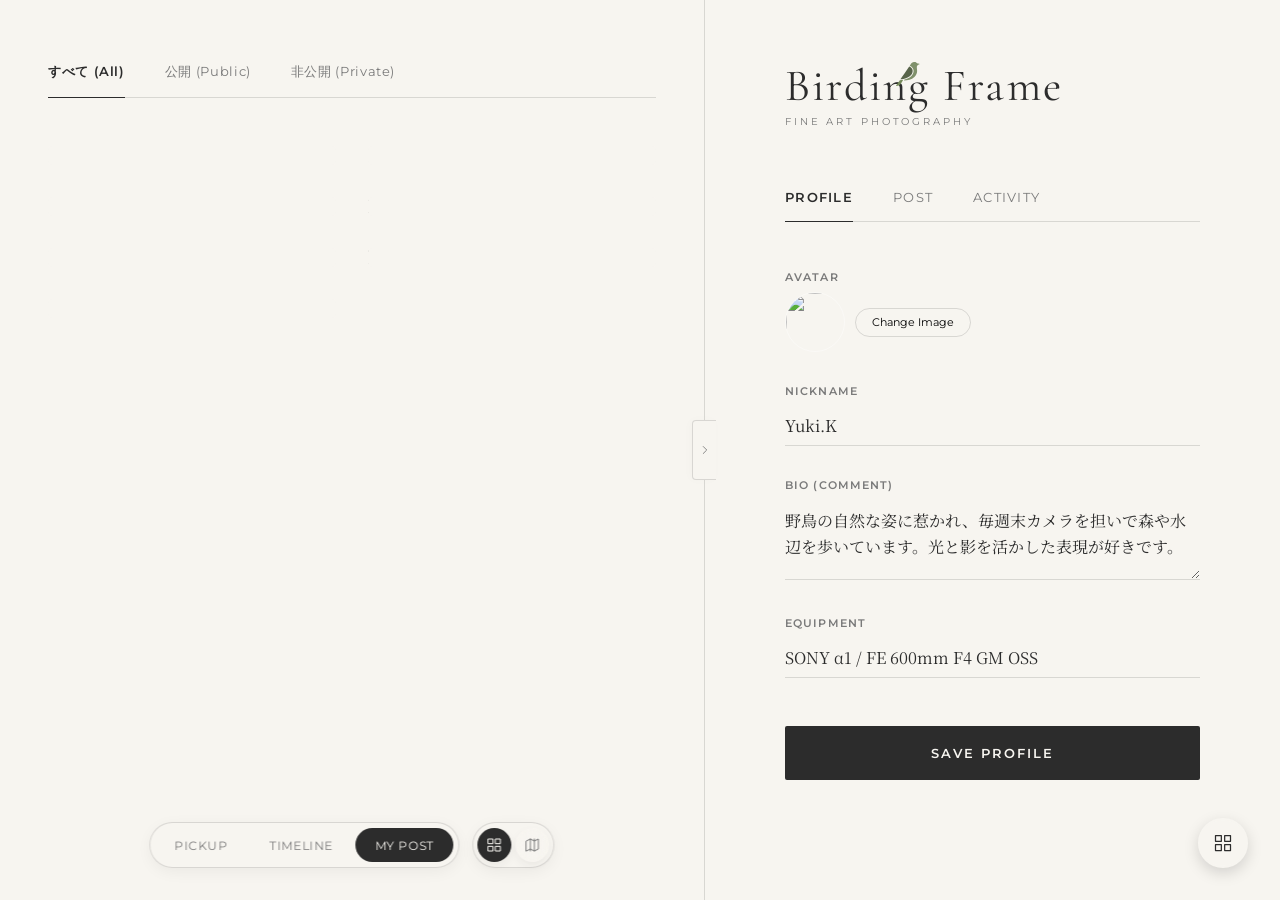
==== commit 1f19f514: "ナビゲーション整理" ====
--- a/mypage.html
+++ b/mypage.html
@@ -101,23 +101,28 @@
                 </div>
             </section>
 
-            <nav class="view-toggle">
-                <button class="toggle-btn is-active" data-target="view-gallery">Gallery</button>
-                <button class="toggle-btn" data-target="view-area">Area</button>
-                <button class="toggle-btn" data-target="view-review">Review</button>
-            </nav>
-            <section class="view-section" id="view-review">
-                <div class="review-header">
-                    <div class="review-header-inner">
-                        <span class="sub-title">Community Peer Check</span>
-                        <h2 class="main-title">Pending Reviews</h2>
-                        <p class="description">
-                            公開を待つ作品たち。あなたの審美眼と知見で、野鳥の同定（種類の確認）にご協力ください。
-                        </p>
-                    </div>
-                </div>
-                <div class="gallery-masonry" id="review-gallery-container"></div>
-            </section>
+            <div class="bottom-floating-wrapper">
+                
+                <nav class="view-toggle">
+                    <button class="capsule-btn" data-filter="pickup">Pickup</button>
+                    <button class="capsule-btn" data-filter="timeline">Timeline</button>
+                    <button class="capsule-btn is-active" data-filter="mypost">My Post</button>
+                </nav>
+
+                <div class="view-mode-capsule">
+                    <button class="view-mode-btn is-active" data-target="view-gallery" title="Gallery View">
+                        <svg xmlns="http://www.w3.org/2000/svg" viewBox="0 0 24 24" fill="none" stroke="currentColor" stroke-width="1.5" stroke-linecap="round" stroke-linejoin="round">
+                            <rect x="3" y="3" width="7" height="7"></rect><rect x="14" y="3" width="7" height="7"></rect><rect x="14" y="14" width="7" height="7"></rect><rect x="3" y="14" width="7" height="7"></rect>
+                        </svg>
+                    </button>
+                    <button class="view-mode-btn" data-target="view-area" title="Map View">
+                        <svg xmlns="http://www.w3.org/2000/svg" viewBox="0 0 24 24" fill="none" stroke="currentColor" stroke-width="1.5" stroke-linecap="round" stroke-linejoin="round">
+                            <polygon points="3 6 9 3 15 6 21 3 21 18 15 21 9 18 3 21"></polygon><line x1="9" y1="3" x2="9" y2="21"></line><line x1="15" y1="3" x2="15" y2="21"></line>
+                        </svg>
+                    </button>
+                </div>
+
+            </div>
 
 
         </main>
@@ -125,7 +130,7 @@
         <aside class="right-info">
             <div class="info-inner mypage-dashboard-inner">
                 <div class="info-header" style="margin-bottom: 3rem;">
-                    <a href="#" class="logo">
+                    <a href="index.html" class="logo">
                         <img src="bird.svg" class="logo-bird" alt="Aves Bird">
                         <span class="logo-text">Birding Frame</span>
                         <span class="logo-sub">FINE ART PHOTOGRAPHY</span>
@@ -260,16 +265,18 @@
     </a>
 
     <div class="modal-overlay" id="universal-post-modal">
-        <div class="modal-content">
+        <div class="modal-content compact-modal">
             <button class="modal-close" id="universal-close-btn">×</button>
             <h2 class="modal-title" id="universal-modal-title">Post Photo</h2>
             
             <form id="form-universal-post" onsubmit="event.preventDefault(); submitUniversalPost();">
-                <input type="hidden" id="universal-mode" value="new"> <input type="hidden" id="universal-target-id" value=""> <div class="form-group">
+                <input type="hidden" id="universal-mode" value="new">
+                <input type="hidden" id="universal-target-id" value="">
+                <input type="hidden" id="universal-post-title-hidden" value=""> <div class="form-group compact-group">
                     <label class="form-label">Photo</label>
-                    <div class="edit-image-preview" id="universal-image-preview" data-new-img="">
+                    <div class="edit-image-preview light-theme" id="universal-image-preview" data-new-img="">
                         <img src="" id="universal-current-img" style="display: none;" alt="Preview">
-                        <div class="edit-image-overlay" id="universal-image-overlay">
+                        <div class="edit-image-overlay dark-text" id="universal-image-overlay">
                             <span class="icon">📷</span>
                             <span id="universal-image-text">Upload Photo</span>
                         </div>
@@ -277,29 +284,41 @@
                     </div>
                 </div>
 
-                <div class="form-group">
-                    <label class="form-label">Title</label>
-                    <input type="text" class="form-control" id="universal-post-title" required placeholder="e.g. Morning Bird">
-                </div>
-                <div class="form-group">
+                <div class="form-group compact-group">
                     <label class="form-label">Location</label>
-                    <input type="text" class="form-control" id="universal-post-location" required placeholder="e.g. Yoyogi Park">
-                </div>
-                <div class="form-group">
-                    <label class="form-label">Comment / Story</label>
-                    <textarea class="form-control" id="universal-post-comment" placeholder="Tell the story behind this shot..."></textarea>
+                    <div style="display: flex; gap: 0.5rem;">
+                        <select class="form-control" id="universal-post-pref">
+                            <option value="">都道府県 (任意)</option>
+                            <option value="東京都">東京都</option>
+                            <option value="神奈川県">神奈川県</option>
+                            <option value="埼玉県">埼玉県</option>
+                            <option value="千葉県">千葉県</option>
+                        </select>
+                        <select class="form-control" id="universal-post-city">
+                            <option value="">市区町村 (任意)</option>
+                            <option value="新宿区">新宿区</option>
+                            <option value="渋谷区">渋谷区</option>
+                            <option value="武蔵野市">武蔵野市</option>
+                            <option value="八王子市">八王子市</option>
+                        </select>
+                    </div>
+                </div>
+
+                <div class="form-group compact-group">
+                    <label class="form-label">Memo</label>
+                    <textarea class="form-control" id="universal-post-comment" placeholder="観察メモを残す..." style="min-height: 60px;"></textarea>
                 </div>
                 
-                <div class="form-group" id="universal-visibility-group">
+                <div class="form-group compact-group" id="universal-visibility-group">
                     <label class="form-label">Visibility</label>
                     <label class="toggle-switch">
                         <input type="checkbox" id="universal-post-visibility" checked>
                         <span class="toggle-slider"></span>
-                        <span class="toggle-label" id="universal-visibility-label">Public</span>
+                        <span class="toggle-label" id="universal-visibility-label">共有</span>
                     </label>
                 </div>
                 
-                <button type="submit" class="btn-submit" id="universal-submit-btn">Publish</button>
+                <button type="submit" class="btn-submit" id="universal-submit-btn">投稿する</button>
             </form>
         </div>
     </div>
--- a/style.css
+++ b/style.css
@@ -59,7 +59,13 @@
 .info-header { display: flex; justify-content: space-between; align-items: flex-start; position: relative; z-index: 20; }
 
 .logo { position: relative; display: inline-block; text-decoration: none; color: var(--text-main); line-height: 1; }
-.logo-text { font-size: 2.8rem; letter-spacing: 0.05em; display: block; }
+.logo-text { 
+    font-size: 2.8rem; 
+    letter-spacing: 0.05em; 
+    display: block; 
+    font-family: 'Cormorant Garamond', serif; /* 🌟 セリフ体を明示的に指定 */
+    /* font-style: italic; */ /* 💡 お好みでイタリックにするとさらに雑誌の表紙っぽくなります */
+}
 .logo-sub { display: block; font-family: 'Montserrat', sans-serif; font-size: 0.6rem; letter-spacing: 0.3em; margin-top: 0.5rem; color: var(--text-muted); }
 
 /* 鳥の往復アニメーション */
@@ -375,8 +381,28 @@
 .modal-content { background: var(--bg-color); width: 90%; max-width: 500px; padding: 3rem; border-radius: 4px; box-shadow: 0 20px 40px rgba(0,0,0,0.2); transform: translateY(20px); transition: 0.4s cubic-bezier(0.25, 0.46, 0.45, 0.94); color: var(--text-main); position: relative; }
 .modal-overlay.is-active .modal-content { transform: translateY(0); }
 .modal-title { font-family: 'Cormorant Garamond', serif; font-size: 1.8rem; font-style: italic; margin-bottom: 2rem; }
-.modal-close { position: absolute; top: 1.5rem; right: 1.5rem; background: transparent; border: none; font-size: 1.5rem; cursor: pointer; color: var(--text-muted); transition: color 0.3s; }
-.modal-close:hover { color: var(--text-main); }
+.modal-close { 
+    position: absolute; 
+    top: 1.5rem; 
+    right: 1.5rem; 
+    background: var(--bg-color); /* 背景色をつける */
+    border: none; 
+    width: 40px; 
+    height: 40px; 
+    border-radius: 50%; /* 完全な丸にする */
+    font-size: 1.5rem; 
+    color: var(--text-main); 
+    cursor: pointer; 
+    z-index: 10; 
+    display: flex; 
+    align-items: center; 
+    justify-content: center; 
+    box-shadow: 0 4px 10px rgba(0,0,0,0.1); /* ふんわりとした影 */
+    transition: transform 0.3s ease; 
+}
+.modal-close:hover { 
+    transform: scale(1.1); /* ホバー時に少し大きくなる */
+}
 
 .modal-actions { display: flex; gap: 1rem; margin-top: 2rem; }
 .btn-cancel { flex: 1; padding: 1rem; background: transparent; border: 1px solid var(--line-color); color: var(--text-main); font-family: 'Montserrat', sans-serif; font-size: 0.8rem; font-weight: 600; text-transform: uppercase; letter-spacing: 0.1em; cursor: pointer; transition: 0.3s; border-radius: 2px; }
@@ -547,4 +573,193 @@
 @media (min-width: 1025px) {
     .tab-icon { display: none !important; }
     .mypage-tab-btn[data-tab="tab-gallery"] { display: none !important; }
+}
+
+/* =========================================
+   13. Compact Modal (POST画面のUI調整)
+========================================= */
+.compact-modal {
+    max-height: 90vh; /* ブラウザサイズが小さい場合は画面の90%を上限にする */
+    overflow-y: auto; /* はみ出た場合はスクロールさせる */
+    padding: 2.5rem !important; /* 余白を少し詰める */
+}
+.compact-modal .modal-title { margin-bottom: 1.5rem; font-size: 1.5rem; }
+.compact-group { margin-bottom: 1.2rem; }
+
+/* Upload Photoエリアのライトテーマ化 */
+.edit-image-preview.light-theme {
+    background: #f4f4f4; /* 一般的な明るいグレー */
+    border: 1px dashed var(--line-color);
+    height: 140px; /* 高さを抑える */
+}
+.edit-image-overlay.dark-text { color: var(--text-muted); }
+.edit-image-preview.light-theme:hover { background: #eaeaea; }
+.edit-image-preview.light-theme:hover img { opacity: 0.7; }
+
+/* セレクトボックスの調整 */
+select.form-control {
+    appearance: auto; /* プルダウンの矢印を表示 */
+    cursor: pointer;
+    color: var(--text-main);
+}
+
+/* =========================================
+   追加: 丸いアイコンの切り替えボタン (View Mode Floater)
+========================================= */
+/* 既存のカプセルメニューを少し上に持ち上げる */
+.view-toggle { bottom: 4.5rem !important; }
+
+/* 新しい丸ボタンのコンテナ */
+.view-mode-floater {
+    position: fixed;
+    bottom: 1.5rem;
+    left: 27.5%;
+    transform: translateX(-50%);
+    display: flex;
+    gap: 1rem;
+    z-index: 50;
+    transition: left 0.5s cubic-bezier(0.25, 0.46, 0.45, 0.94);
+}
+
+/* 丸ボタンのデザイン */
+.view-mode-btn {
+    width: 44px;
+    height: 44px;
+    border-radius: 50%;
+    background: rgba(247, 245, 240, 0.85);
+    backdrop-filter: blur(8px);
+    border: 1px solid var(--line-color);
+    color: var(--text-muted);
+    display: flex;
+    align-items: center;
+    justify-content: center;
+    cursor: pointer;
+    box-shadow: 0 4px 10px rgba(0,0,0,0.05);
+    transition: all 0.3s ease;
+}
+
+.view-mode-btn svg { width: 18px; height: 18px; }
+
+/* アクティブ時のスタイル */
+.view-mode-btn:hover { color: var(--text-main); }
+.view-mode-btn.is-active {
+    background: var(--text-main);
+    color: var(--bg-color);
+    border-color: var(--text-main);
+}
+
+/* スマホ・タブレット用の中央揃え調整 */
+@media (max-width: 1024px) {
+    .view-mode-floater { left: 50%; }
+}
+
+/* =========================================
+   追加: 新しいカプセルメニュー (Pickup / Timeline / My Post) の調整
+========================================= */
+.view-toggle { 
+    padding: 0.3rem !important; /* 外枠の余白を少し詰める */
+    gap: 0.2rem; /* ボタン同士の隙間を詰める */
+    flex-wrap: nowrap; /* 絶対に2行に折り返させない */
+}
+
+.capsule-btn { 
+    background: transparent; 
+    border: none; 
+    padding: 0.6rem 1.2rem; 
+    border-radius: 50px; 
+    font-family: 'Montserrat', sans-serif; 
+    font-size: 0.75rem; 
+    letter-spacing: 0.05em; 
+    text-transform: uppercase; 
+    color: var(--text-muted); 
+    cursor: pointer; 
+    transition: all 0.3s ease; 
+    white-space: nowrap; /* 文字の折り返し防止 */
+}
+
+.capsule-btn.is-active { 
+    background-color: var(--text-main); 
+    color: var(--bg-color); 
+}
+
+/* スマホ用（画面幅が狭い時）の微調整 */
+@media (max-width: 600px) {
+    .capsule-btn { 
+        padding: 0.5rem 0.6rem; /* 左右の余白をさらに詰める */
+        font-size: 0.65rem; /* 文字サイズをわずかに小さく */
+        letter-spacing: 0; /* 文字間隔を詰める */
+    }
+}
+
+/* =========================================
+   修正: フローティングUIの横並びレイアウト (カプセル + 小カプセル)
+========================================= */
+/* 2つのカプセルをまとめる親コンテナ */
+.bottom-floating-wrapper {
+    position: fixed;
+    bottom: 2rem;
+    left: 27.5%; /* PC版の左カラム中央 */
+    transform: translateX(-50%);
+    display: flex;
+    align-items: center;
+    gap: 0.8rem; /* カプセル同士の隙間 */
+    z-index: 50;
+    transition: left 0.5s cubic-bezier(0.25, 0.46, 0.45, 0.94);
+}
+
+/* 既存の view-toggle の位置固定を解除し、ラッパーに従わせる */
+.view-toggle {
+    position: relative !important;
+    bottom: auto !important;
+    left: auto !important;
+    transform: none !important;
+    margin: 0;
+}
+
+/* ギャラリー/マップ切り替え用の小カプセル */
+.view-mode-capsule {
+    display: flex;
+    background: rgba(247, 245, 240, 0.85);
+    backdrop-filter: blur(8px);
+    padding: 0.3rem;
+    border-radius: 50px;
+    border: 1px solid var(--line-color);
+    box-shadow: 0 4px 15px rgba(0,0,0,0.05);
+    gap: 0.2rem;
+}
+
+/* 小カプセル内のアイコンボタン */
+.view-mode-btn {
+    background: transparent;
+    border: none;
+    width: 34px;
+    height: 34px;
+    border-radius: 50%;
+    color: var(--text-muted);
+    display: flex;
+    align-items: center;
+    justify-content: center;
+    cursor: pointer;
+    transition: all 0.3s ease;
+}
+
+.view-mode-btn svg { width: 16px; height: 16px; }
+.view-mode-btn:hover { color: var(--text-main); }
+.view-mode-btn.is-active {
+    background: var(--text-main);
+    color: var(--bg-color);
+}
+
+/* スマホ・タブレット用の中央揃えとサイズ微調整 */
+@media (max-width: 1024px) {
+    .bottom-floating-wrapper { left: 50%; }
+}
+
+@media (max-width: 600px) {
+    .bottom-floating-wrapper {
+        bottom: 1.5rem;
+        gap: 0.5rem; /* 画面が狭いので隙間を少し詰める */
+    }
+    .view-mode-btn { width: 30px; height: 30px; }
+    .view-mode-btn svg { width: 14px; height: 14px; }
 }
